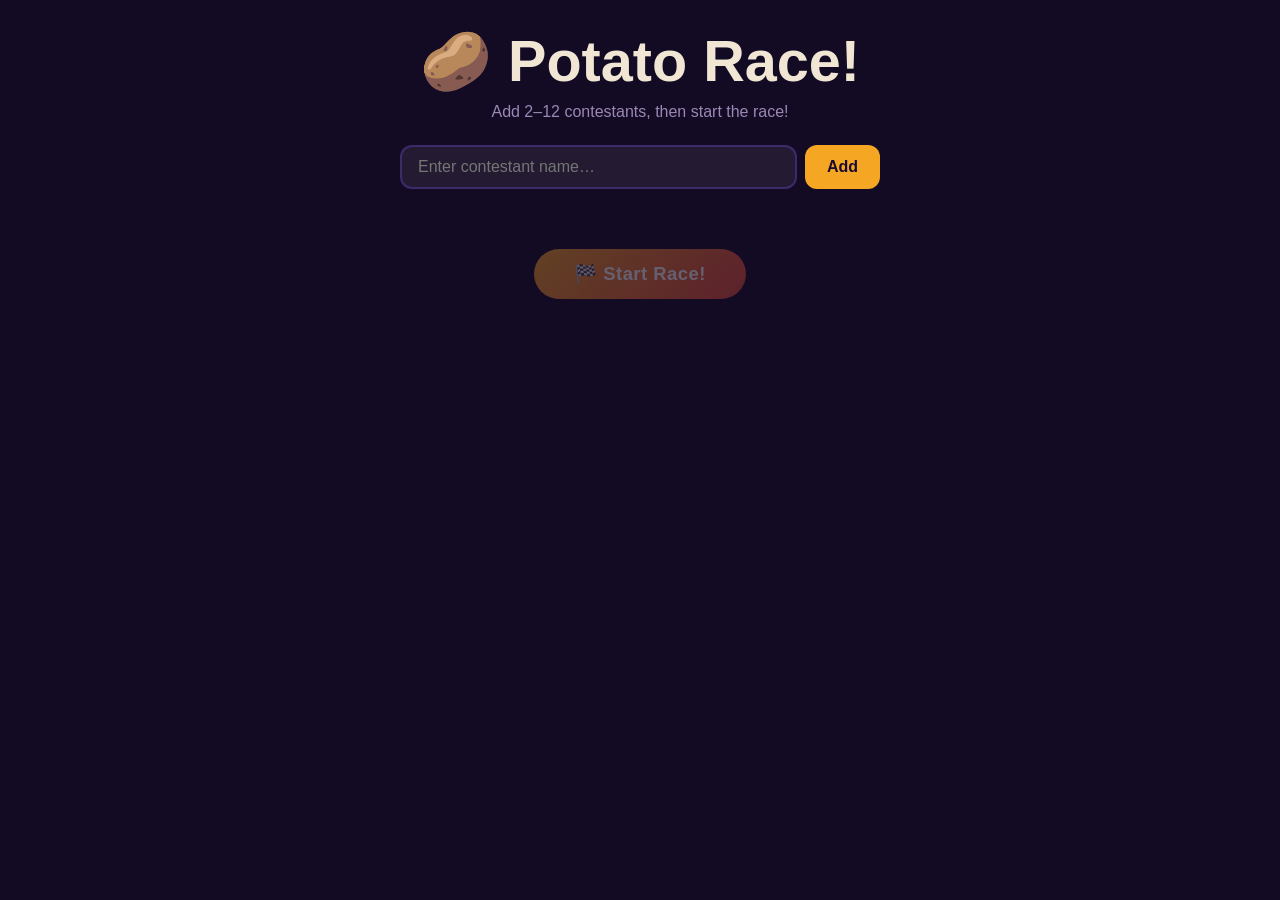
==== potato-race.html @ fa4ae6d1 "Combine into single potato-race.html, remove index.html, style.css, game.js Agent-Logs-Url: https://" ====
<!DOCTYPE html>
<html lang="en">
<head>
  <meta charset="UTF-8" />
  <meta name="viewport" content="width=device-width, initial-scale=1.0" />
  <title>🥔 Potato Race!</title>
  <style>
/* ─── Reset & custom properties ──────────────────────────────── */
*, *::before, *::after { box-sizing: border-box; margin: 0; padding: 0; }

:root {
  --bg:          #130a24;
  --bg2:         #1e0f38;
  --accent:      #f5a623;
  --accent-glow: rgba(245, 166, 35, 0.45);
  --text:        #f0e6d3;
  --muted:       #9a88b5;
  --track-bg:    #3b2a1f;
  --track-line:  rgba(255,255,255,.08);
  --radius:      12px;
  --shadow:      0 6px 28px rgba(0,0,0,.55);
}

html, body {
  height: 100%;
  font-family: 'Segoe UI', Tahoma, Geneva, Verdana, sans-serif;
  background: var(--bg);
  color: var(--text);
  overflow-x: hidden;
}

/* ─── Screens ─────────────────────────────────────────────────── */
.screen {
  display: none;
  flex-direction: column;
  align-items: center;
  min-height: 100dvh;
  padding: 28px 16px 40px;
}
.screen.active { display: flex; }

/* ─── Setup Screen ────────────────────────────────────────────── */
.logo {
  font-size: clamp(2rem, 6vw, 3.6rem);
  animation: glow 2.4s ease-in-out infinite alternate;
  margin-bottom: 8px;
}

@keyframes glow {
  from { text-shadow: 0 0 12px var(--accent), 0 0 24px var(--accent-glow); }
  to   { text-shadow: 0 0 22px var(--accent), 0 0 48px var(--accent-glow),
                      0 0 70px rgba(245,166,35,.15); }
}

.subtitle {
  color: var(--muted);
  margin-bottom: 24px;
  font-size: 1rem;
}

/* Add-form */
#add-form {
  display: flex;
  gap: 8px;
  width: 100%;
  max-width: 480px;
  margin-bottom: 4px;
}

#name-input {
  flex: 1;
  padding: 11px 16px;
  border-radius: var(--radius);
  border: 2px solid #3d2a6a;
  background: rgba(255,255,255,.07);
  color: var(--text);
  font-size: 1rem;
  outline: none;
  transition: border-color .2s;
}
#name-input:focus   { border-color: var(--accent); }
#name-input.shake   { animation: shake .4s ease; }
#name-input:disabled { opacity: .45; }

@keyframes shake {
  0%,100% { transform: translateX(0); }
  20%     { transform: translateX(-8px); }
  40%     { transform: translateX(8px); }
  60%     { transform: translateX(-5px); }
  80%     { transform: translateX(5px); }
}

#add-btn {
  padding: 11px 22px;
  border-radius: var(--radius);
  border: none;
  background: var(--accent);
  color: #1a0a2e;
  font-size: 1rem;
  font-weight: 700;
  cursor: pointer;
  transition: background .2s, transform .1s;
}
#add-btn:hover:not(:disabled)   { background: #f7bc50; }
#add-btn:active:not(:disabled)  { transform: scale(.95); }
#add-btn:disabled               { opacity: .38; cursor: default; }

.error-msg {
  color: #ff6b6b;
  font-size: .85rem;
  min-height: 1.3em;
  margin-bottom: 10px;
  width: 100%;
  max-width: 480px;
}

/* Contestant list */
#contestant-list {
  width: 100%;
  max-width: 480px;
  display: flex;
  flex-direction: column;
  gap: 8px;
  margin-bottom: 28px;
  max-height: 56vh;
  overflow-y: auto;
}

.contestant-entry {
  display: flex;
  align-items: center;
  gap: 12px;
  background: rgba(255,255,255,.05);
  border: 2px solid var(--c-color, #666);
  border-radius: var(--radius);
  padding: 7px 12px;
  animation: slideIn .22s ease;
}

@keyframes slideIn {
  from { opacity: 0; transform: translateY(-8px); }
  to   { opacity: 1; transform: translateY(0);    }
}

/* Mini potato in list */
.entry-potato {
  position: relative;
  width: 42px;
  height: 38px;
  flex-shrink: 0;
}
.entry-avatar {
  position: absolute;
  top: 0;
  left: 50%;
  transform: translateX(-50%);
  font-size: 14px;
  line-height: 1;
  z-index: 1;
}
.entry-potato-body {
  position: absolute;
  bottom: 2px;
  left: 50%;
  transform: translateX(-50%);
  width: 36px;
  height: 25px;
  background: var(--c-color, #c8a96e);
  border-radius: 50% 56% 50% 56% / 56% 50% 56% 50%;
  box-shadow: 0 2px 6px rgba(0,0,0,.35);
}
.entry-potato-body::before,
.entry-potato-body::after {
  content: '';
  position: absolute;
  background: rgba(0,0,0,.22);
  border-radius: 50%;
}
.entry-potato-body::before { width: 6px; height: 6px; top: 6px; left: 7px; }
.entry-potato-body::after  { width: 4px; height: 4px; bottom: 5px; right: 8px; }

.entry-name {
  flex: 1;
  font-size: .95rem;
  font-weight: 700;
  color: var(--c-color, var(--text));
  white-space: nowrap;
  overflow: hidden;
  text-overflow: ellipsis;
}

.entry-remove {
  background: none;
  border: 1px solid rgba(255,255,255,.18);
  color: #ff6b6b;
  border-radius: 50%;
  width: 28px;
  height: 28px;
  font-size: .78rem;
  cursor: pointer;
  display: flex;
  align-items: center;
  justify-content: center;
  flex-shrink: 0;
  transition: background .15s;
}
.entry-remove:hover { background: rgba(255,107,107,.2); }

/* Primary button */
.primary-btn {
  padding: 14px 40px;
  border-radius: 50px;
  border: none;
  background: linear-gradient(135deg, #f5a623 0%, #e74c3c 100%);
  color: #fff;
  font-size: 1.15rem;
  font-weight: 700;
  cursor: pointer;
  box-shadow: 0 4px 18px rgba(231,76,60,.38);
  letter-spacing: .5px;
  transition: transform .15s, box-shadow .15s;
}
.primary-btn:hover:not(:disabled) {
  transform: translateY(-3px);
  box-shadow: 0 8px 24px rgba(231,76,60,.5);
}
.primary-btn:active:not(:disabled) { transform: translateY(0); }
.primary-btn:disabled { opacity: .35; cursor: default; box-shadow: none; }

/* ─── Race Screen ─────────────────────────────────────────────── */
.race-title {
  font-size: clamp(1.3rem, 4vw, 2rem);
  margin-bottom: 14px;
  text-shadow: 0 0 10px var(--accent);
}

#race-wrapper {
  width: 100%;
  max-width: 960px;
  display: flex;
  align-items: stretch;
  gap: 6px;
  flex: 1;
}

/* Side posts */
#start-post, #finish-post {
  writing-mode: vertical-rl;
  text-orientation: mixed;
  padding: 6px 5px;
  background: rgba(255,255,255,.07);
  border-radius: 6px;
  font-size: .68rem;
  font-weight: 700;
  letter-spacing: 2px;
  color: #bbb;
  display: flex;
  align-items: center;
  justify-content: center;
  flex-shrink: 0;
}
#finish-post { color: var(--accent); }

/* Lanes container */
#lanes-container {
  flex: 1;
  display: flex;
  flex-direction: column;
  background: var(--track-bg);
  border-radius: var(--radius);
  overflow: hidden;
  border: 2px solid #5d3f2a;
  box-shadow: var(--shadow), inset 0 0 40px rgba(0,0,0,.3);
}

/* Individual lane */
.lane {
  flex: 1;
  display: flex;
  align-items: center;
  min-height: 48px;
  border-bottom: 1px dashed var(--track-line);
  position: relative;
}
.lane:last-child { border-bottom: none; }

/* Alternating lane tint for readability */
.lane:nth-child(even) { background: rgba(255,255,255,.028); }

.lane-label {
  width: 88px;
  padding: 0 8px 0 10px;
  font-size: .7rem;
  font-weight: 700;
  white-space: nowrap;
  overflow: hidden;
  text-overflow: ellipsis;
  text-align: right;
  flex-shrink: 0;
  border-right: 2px solid rgba(255,255,255,.09);
}

.lane-track {
  flex: 1;
  position: relative;
  height: 100%;
  overflow: hidden;
}

/* ── Racer ── */
.racer {
  position: absolute;
  top: 0;
  bottom: 0;
  left: 0;
  margin: auto 0;
  width: 50px;
  height: 52px;
  display: flex;
  flex-direction: column;
  align-items: center;
  justify-content: flex-end;
}

.racer-avatar {
  font-size: .95rem;
  line-height: 1;
  margin-bottom: -1px;
  z-index: 1;
  pointer-events: none;
}

.racer-potato {
  width: 46px;
  height: 31px;
  border-radius: 50% 56% 50% 56% / 56% 50% 56% 50%;
  box-shadow: 0 3px 7px rgba(0,0,0,.45);
  position: relative;
}
.racer-potato::before,
.racer-potato::after {
  content: '';
  position: absolute;
  background: rgba(0,0,0,.22);
  border-radius: 50%;
}
.racer-potato::before { width: 7px; height: 7px; top: 7px;    left: 9px;  }
.racer-potato::after  { width: 5px; height: 5px; bottom: 6px; right: 10px; }

/* Speed-burst visual */
.racer.burst .racer-potato {
  filter: brightness(1.25);
}
.racer.burst::after {
  content: '💨';
  position: absolute;
  right: 100%;
  top: 50%;
  transform: translateY(-50%);
  font-size: .85rem;
  pointer-events: none;
  animation: poof .4s ease forwards;
}

@keyframes poof {
  from { opacity: 1; transform: translateY(-50%) translateX(0); }
  to   { opacity: 0; transform: translateY(-50%) translateX(-16px); }
}

/* Stumble visual */
.racer.stumble .racer-potato {
  filter: brightness(.8) saturate(.6);
}

/* Finished state */
.racer.finished .racer-potato {
  animation: celebrate .5s ease infinite alternate;
}
@keyframes celebrate {
  from { transform: scale(1) rotate(-6deg); }
  to   { transform: scale(1.12) rotate(6deg); }
}

/* ── Countdown overlay ── */
#countdown-overlay {
  position: fixed;
  inset: 0;
  background: rgba(0,0,0,.76);
  display: flex;
  align-items: center;
  justify-content: center;
  z-index: 200;
}
#countdown-overlay.hidden { display: none; }

#countdown-num {
  font-size: clamp(5rem, 22vw, 11rem);
  font-weight: 900;
  color: #fff;
  text-shadow: 0 0 30px var(--accent), 0 0 60px var(--accent-glow);
  line-height: 1;
}
#countdown-num.pop {
  animation: popIn .75s cubic-bezier(.36,1.56,.64,1) forwards;
}
#countdown-num.go {
  animation: popIn .5s cubic-bezier(.36,1.56,.64,1) forwards,
             rainbow .5s linear infinite;
}

@keyframes popIn {
  0%   { transform: scale(.2);    opacity: 0; }
  65%  { transform: scale(1.18);  opacity: 1; }
  100% { transform: scale(1);     opacity: 1; }
}
@keyframes rainbow {
  0%   { color: #ff6b6b; }
  16%  { color: #ffa94d; }
  33%  { color: #ffd43b; }
  50%  { color: #69db7c; }
  66%  { color: #4dabf7; }
  83%  { color: #da77f2; }
  100% { color: #ff6b6b; }
}

/* ─── Results Screen ──────────────────────────────────────────── */
#results-screen {
  justify-content: center;
  position: relative;
  overflow: hidden;
}

#confetti-container {
  position: fixed;
  inset: 0;
  pointer-events: none;
  z-index: 0;
  overflow: hidden;
}

.confetti-piece {
  position: absolute;
  top: -24px;
  animation: confettiFall var(--dur, 3s) var(--delay, 0s) ease-in forwards;
}

@keyframes confettiFall {
  0%   { top: -24px;  opacity: 1; transform: rotate(0deg)   translateX(0); }
  40%  {              opacity: 1; }
  100% { top: 108vh;  opacity: 0; transform: rotate(720deg) translateX(var(--drift, 0px)); }
}

#winner-panel {
  position: relative;
  z-index: 1;
  display: flex;
  flex-direction: column;
  align-items: center;
  gap: 14px;
  background: rgba(255,255,255,.06);
  border: 2px solid rgba(245,166,35,.35);
  border-radius: 24px;
  padding: 44px 56px;
  box-shadow: var(--shadow), 0 0 70px rgba(245,166,35,.18);
  margin-bottom: 36px;
  animation: slideUp .55s cubic-bezier(.25,1,.5,1);
}

@keyframes slideUp {
  from { opacity: 0; transform: translateY(50px); }
  to   { opacity: 1; transform: translateY(0);    }
}

.trophy {
  font-size: 5.5rem;
  line-height: 1;
  animation: trophyBounce .9s ease infinite alternate;
  filter: drop-shadow(0 0 22px rgba(245,166,35,.75));
}
@keyframes trophyBounce {
  from { transform: translateY(0)    rotate(-3deg); }
  to   { transform: translateY(-14px) rotate(3deg);  }
}

.winner-label {
  font-size: 1.7rem;
  color: var(--accent);
  text-transform: uppercase;
  letter-spacing: 4px;
}

/* Winner potato (large) */
#winner-potato {
  position: relative;
  width: 72px;
  height: 66px;
  display: flex;
  flex-direction: column;
  align-items: center;
  justify-content: flex-end;
}
.result-avatar {
  font-size: 2rem;
  line-height: 1;
  margin-bottom: -2px;
  z-index: 1;
}
.result-potato-body {
  width: 64px;
  height: 43px;
  border-radius: 50% 56% 50% 56% / 56% 50% 56% 50%;
  box-shadow: 0 5px 14px rgba(0,0,0,.45);
  position: relative;
}
.result-potato-body::before,
.result-potato-body::after {
  content: '';
  position: absolute;
  background: rgba(0,0,0,.22);
  border-radius: 50%;
}
.result-potato-body::before { width: 9px;  height: 9px;  top: 9px;    left: 11px; }
.result-potato-body::after  { width: 7px;  height: 7px;  bottom: 8px; right: 12px; }

#winner-name {
  font-size: 2.2rem;
  font-weight: 900;
  letter-spacing: 1px;
}

/* ─── Scrollbar ───────────────────────────────────────────────── */
::-webkit-scrollbar { width: 5px; }
::-webkit-scrollbar-track { background: transparent; }
::-webkit-scrollbar-thumb { background: rgba(255,255,255,.18); border-radius: 3px; }
  </style>
</head>
<body>

  <!-- ══════════════════════════════════════════ Setup Screen ══ -->
  <div id="setup-screen" class="screen active">
    <h1 class="logo">🥔 Potato Race!</h1>
    <p class="subtitle">Add 2–12 contestants, then start the race!</p>

    <div id="add-form">
      <input id="name-input" type="text" maxlength="20"
             placeholder="Enter contestant name…" autocomplete="off" />
      <button id="add-btn">Add</button>
    </div>
    <p id="add-error" class="error-msg">&nbsp;</p>

    <div id="contestant-list"></div>

    <button id="start-btn" class="primary-btn" disabled>🏁 Start Race!</button>
  </div>

  <!-- ══════════════════════════════════════════ Race Screen ═══ -->
  <div id="race-screen" class="screen">

    <div id="countdown-overlay" class="hidden">
      <div id="countdown-num">3</div>
    </div>

    <h2 class="race-title">🥔 Potato Race!</h2>

    <div id="race-wrapper">
      <div id="start-post">START</div>
      <div id="lanes-container"></div>
      <div id="finish-post">FINISH&nbsp;🏁</div>
    </div>
  </div>

  <!-- ════════════════════════════════════════ Results Screen ══ -->
  <div id="results-screen" class="screen">
    <div id="confetti-container" aria-hidden="true"></div>

    <div id="winner-panel">
      <div class="trophy" aria-label="trophy">🏆</div>
      <h2 class="winner-label">Winner!</h2>
      <div id="winner-potato" aria-hidden="true"></div>
      <div id="winner-name"></div>
    </div>

    <button id="reset-btn" class="primary-btn">🔄 Race Again!</button>
  </div>

  <script>
'use strict';

/* ─── Constants ──────────────────────────────────────────────── */

const AVATARS = [
  '🧑‍🌾', '👩‍🍳', '🧙', '🧛', '🤠', '🥷',
  '🧜', '🧚', '👾', '🤖', '🎅', '🦸',
];

const COLORS = [
  '#e74c3c', '#e67e22', '#f1c40f', '#2ecc71',
  '#1abc9c', '#3498db', '#9b59b6', '#e91e63',
  '#ff5722', '#00bcd4', '#8bc34a', '#ff9800',
];

/* ─── State ──────────────────────────────────────────────────── */

/** @type {Array<Contestant>} */
let contestants = [];

/** @type {'setup'|'countdown'|'racing'|'finished'} */
let gameState = 'setup';

let animationId = null;
let lastTimestamp = 0;

/** @type {Contestant|null} */
let winner = null;

/**
 * @typedef {Object} Contestant
 * @property {number}  id
 * @property {string}  name
 * @property {string}  avatar
 * @property {string}  color
 * @property {number}  position        – 0–100 (%)
 * @property {number}  speed           – % per second
 * @property {number}  speedTimer      – ms since last speed change
 * @property {number}  nextSpeedChange – ms until next speed change
 * @property {boolean} finished
 * @property {HTMLElement|null} el         – .racer element
 * @property {HTMLElement|null} trackEl    – .lane-track element
 */

/* ─── DOM refs ───────────────────────────────────────────────── */

const setupScreen   = document.getElementById('setup-screen');
const raceScreen    = document.getElementById('race-screen');
const resultsScreen = document.getElementById('results-screen');

const nameInput  = document.getElementById('name-input');
const addBtn     = document.getElementById('add-btn');
const startBtn   = document.getElementById('start-btn');
const errorMsg   = document.getElementById('add-error');
const listEl     = document.getElementById('contestant-list');
const lanesEl    = document.getElementById('lanes-container');

const countdownOverlay = document.getElementById('countdown-overlay');
const countdownNum     = document.getElementById('countdown-num');

const winnerPotatoEl = document.getElementById('winner-potato');
const winnerNameEl   = document.getElementById('winner-name');
const resetBtn       = document.getElementById('reset-btn');
const confettiEl     = document.getElementById('confetti-container');

/* ─── Screen switching ───────────────────────────────────────── */

function showScreen(id) {
  [setupScreen, raceScreen, resultsScreen].forEach(s => s.classList.remove('active'));
  document.getElementById(`${id}-screen`).classList.add('active');
}

/* ─── Setup helpers ──────────────────────────────────────────── */

function setError(msg) {
  errorMsg.textContent = msg || '\u00a0';
}

function addContestant() {
  const name = nameInput.value.trim();

  if (!name) {
    nameInput.focus();
    return;
  }

  if (contestants.length >= 12) {
    setError('Maximum 12 contestants reached.');
    return;
  }

  if (contestants.some(c => c.name.toLowerCase() === name.toLowerCase())) {
    setError('That name is already taken — try another!');
    nameInput.classList.add('shake');
    nameInput.addEventListener('animationend', () => nameInput.classList.remove('shake'), { once: true });
    return;
  }

  setError('');

  const idx = contestants.length;
  contestants.push({
    id: idx,
    name,
    avatar: AVATARS[idx % AVATARS.length],
    color:  COLORS[idx % COLORS.length],
    position: 0,
    speed: 0,
    speedTimer: 0,
    nextSpeedChange: 0,
    finished: false,
    el: null,
    trackEl: null,
  });

  nameInput.value = '';
  nameInput.focus();
  renderList();
  startBtn.disabled = contestants.length < 2;

  if (contestants.length >= 12) {
    addBtn.disabled    = true;
    nameInput.disabled = true;
    nameInput.placeholder = 'Max 12 contestants reached';
  }
}

function removeContestant(idx) {
  contestants.splice(idx, 1);

  // Re-index colours/avatars so they stay consistent
  contestants.forEach((c, i) => {
    c.id     = i;
    c.color  = COLORS[i % COLORS.length];
    c.avatar = AVATARS[i % AVATARS.length];
  });

  addBtn.disabled    = false;
  nameInput.disabled = false;
  nameInput.placeholder = 'Enter contestant name…';
  setError('');
  renderList();
  startBtn.disabled = contestants.length < 2;
}

function renderList() {
  listEl.innerHTML = '';
  contestants.forEach((c, i) => {
    const div = document.createElement('div');
    div.className = 'contestant-entry';
    div.style.setProperty('--c-color', c.color);

    div.innerHTML = `
      <div class="entry-potato">
        <span class="entry-avatar">${c.avatar}</span>
        <div class="entry-potato-body"></div>
      </div>
      <span class="entry-name">${escHtml(c.name)}</span>
      <button class="entry-remove" aria-label="Remove ${escHtml(c.name)}">✕</button>
    `;

    div.querySelector('.entry-remove').addEventListener('click', () => removeContestant(i));
    listEl.appendChild(div);
  });
}

/* ─── Race setup ─────────────────────────────────────────────── */

function startRace() {
  winner    = null;
  gameState = 'countdown';
  showScreen('race');
  buildTrack();
  runCountdown();
}

function buildTrack() {
  lanesEl.innerHTML = '';

  contestants.forEach((c, i) => {
    c.position        = 0;
    c.speed           = randomBetween(8, 14);
    c.speedTimer      = 0;
    c.nextSpeedChange = randomBetween(400, 1100);
    c.finished        = false;

    const lane = document.createElement('div');
    lane.className = 'lane';

    const label = document.createElement('div');
    label.className  = 'lane-label';
    label.style.color = c.color;
    label.textContent = c.name;

    const track = document.createElement('div');
    track.className = 'lane-track';

    const racer = document.createElement('div');
    racer.className = 'racer';
    racer.id        = `racer-${i}`;
    racer.innerHTML = `
      <span class="racer-avatar">${c.avatar}</span>
      <div class="racer-potato" style="background:${c.color}"></div>
    `;

    track.appendChild(racer);
    lane.appendChild(label);
    lane.appendChild(track);
    lanesEl.appendChild(lane);

    c.el      = racer;
    c.trackEl = track;
  });
}

/* ─── Countdown ──────────────────────────────────────────────── */

function runCountdown() {
  countdownOverlay.classList.remove('hidden');
  let count = 3;

  function tick() {
    if (count > 0) {
      countdownNum.textContent = count;
      reflow(countdownNum);
      countdownNum.className = 'pop';
      count--;
      setTimeout(tick, 1000);
    } else {
      countdownNum.textContent = 'GO! 🚀';
      reflow(countdownNum);
      countdownNum.className = 'go';
      setTimeout(() => {
        countdownOverlay.classList.add('hidden');
        countdownNum.className = '';
        beginRacing();
      }, 900);
    }
  }

  tick();
}

/** Force a style recalculation to restart CSS animations */
function reflow(el) {
  // eslint-disable-next-line no-unused-expressions
  el.offsetWidth;
}

/* ─── Race loop ──────────────────────────────────────────────── */

function beginRacing() {
  gameState     = 'racing';
  lastTimestamp = 0;
  animationId   = requestAnimationFrame(raceLoop);
}

function raceLoop(timestamp) {
  if (gameState !== 'racing') return;

  if (!lastTimestamp) lastTimestamp = timestamp;

  // Cap delta to 50 ms so a hidden/paused tab doesn't cause huge jumps
  const dt = Math.min((timestamp - lastTimestamp) / 1000, 0.05);
  lastTimestamp = timestamp;

  let newWinner = null;

  contestants.forEach(c => {
    if (c.finished) return;

    // Periodically pick a new random speed
    c.speedTimer += dt * 1000;
    if (c.speedTimer >= c.nextSpeedChange) {
      c.speedTimer      = 0;
      c.nextSpeedChange = randomBetween(200, 900);
      applyNewSpeed(c, timestamp);
    }

    c.position += c.speed * dt;

    if (c.position >= 100) {
      c.position = 100;
      c.finished = true;
      if (!newWinner && !winner) newWinner = c;
    }

    positionRacer(c, timestamp);
  });

  if (newWinner) {
    winner    = newWinner;
    gameState = 'finished';
    if (animationId) cancelAnimationFrame(animationId);
    winner.el.classList.add('finished');
    setTimeout(showResults, 1000);
    return;
  }

  animationId = requestAnimationFrame(raceLoop);
}

/**
 * Choose a new speed for a contestant.
 * Bursts happen ~20 % of the time, stumbles ~15 % of the time.
 */
function applyNewSpeed(c, timestamp) {
  const r = Math.random();
  let burst    = false;
  let stumble  = false;

  if (r < 0.20) {
    c.speed = randomBetween(28, 45); // burst
    burst   = true;
  } else if (r < 0.35) {
    c.speed  = randomBetween(1, 4);  // stumble
    stumble  = true;
  } else {
    c.speed = randomBetween(8, 18);  // normal
  }

  if (c.el) {
    c.el.classList.toggle('burst',   burst);
    c.el.classList.toggle('stumble', stumble);
  }
}

/** Move the racer element to its current position with a subtle bounce. */
function positionRacer(c, timestamp) {
  if (!c.el || !c.trackEl) return;

  const trackW  = c.trackEl.clientWidth;
  const racerW  = 50; // px, matches CSS
  const maxPx   = Math.max(0, trackW - racerW - 6);
  const offsetX = (c.position / 100) * maxPx;

  // Different phase per contestant so they don't all bounce together
  const bounce = Math.sin(timestamp / 110 + c.id * 0.9) * 3;

  c.el.style.transform = `translateX(${offsetX}px) translateY(${bounce}px)`;
}

/* ─── Results ────────────────────────────────────────────────── */

function showResults() {
  showScreen('results');

  winnerNameEl.textContent  = winner.name;
  winnerNameEl.style.color  = winner.color;

  winnerPotatoEl.innerHTML = `
    <span class="result-avatar">${winner.avatar}</span>
    <div class="result-potato-body" style="background:${winner.color}"></div>
  `;

  spawnConfetti();
}

function spawnConfetti() {
  confettiEl.innerHTML = '';
  const count = 90;
  for (let i = 0; i < count; i++) {
    const piece = document.createElement('div');
    piece.className = 'confetti-piece';

    const size  = 7 + Math.random() * 9;
    const drift = (Math.random() - 0.5) * 220;
    const isCircle = Math.random() > 0.5;

    Object.assign(piece.style, {
      left:            `${Math.random() * 100}%`,
      width:           `${size}px`,
      height:          `${size}px`,
      background:      COLORS[Math.floor(Math.random() * COLORS.length)],
      borderRadius:    isCircle ? '50%' : '2px',
      '--dur':         `${2 + Math.random() * 2}s`,
      '--delay':       `${Math.random() * 2.2}s`,
      '--drift':       `${drift}px`,
    });

    confettiEl.appendChild(piece);
  }
}

/* ─── Reset ──────────────────────────────────────────────────── */

function resetGame() {
  if (animationId) {
    cancelAnimationFrame(animationId);
    animationId = null;
  }

  contestants        = [];
  winner             = null;
  gameState          = 'setup';
  listEl.innerHTML   = '';
  nameInput.value    = '';
  nameInput.disabled = false;
  nameInput.placeholder = 'Enter contestant name…';
  addBtn.disabled    = false;
  startBtn.disabled  = true;
  setError('');

  showScreen('setup');
  nameInput.focus();
}

/* ─── Utilities ──────────────────────────────────────────────── */

function randomBetween(min, max) {
  return Math.random() * (max - min) + min;
}

/** Minimal HTML-entity escaping to avoid XSS in innerHTML. */
function escHtml(str) {
  return str
    .replace(/&/g, '&amp;')
    .replace(/</g, '&lt;')
    .replace(/>/g, '&gt;')
    .replace(/"/g, '&quot;')
    .replace(/'/g, '&#39;');
}

/* ─── Event listeners ────────────────────────────────────────── */

addBtn.addEventListener('click', addContestant);
nameInput.addEventListener('keydown', e => { if (e.key === 'Enter') addContestant(); });
startBtn.addEventListener('click', startRace);
resetBtn.addEventListener('click', resetGame);
  </script>
</body>
</html>
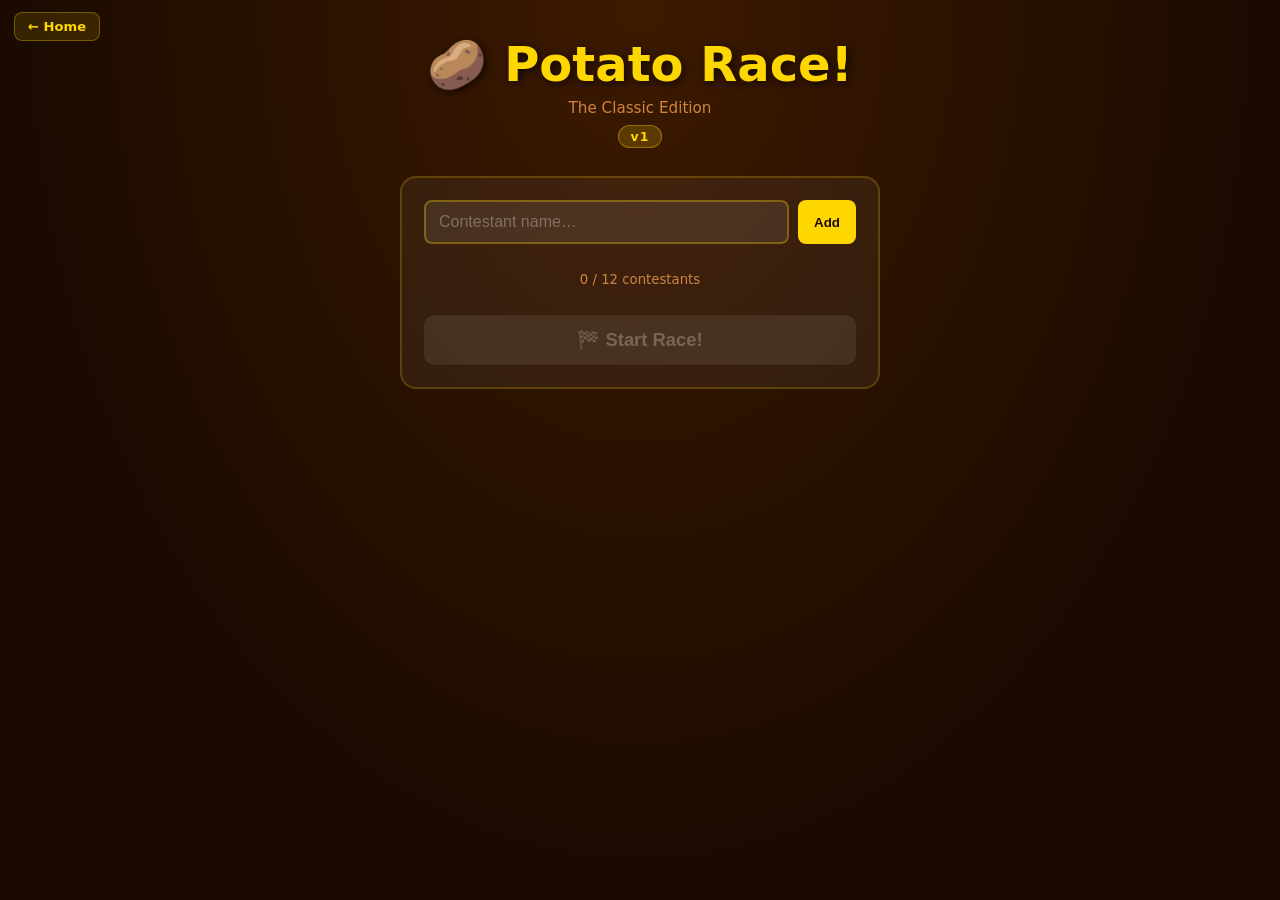
==== commit e372ab04: "Add homepage and v1 game; rename game to potato-race2.html Agent-Logs-Url: https://github.com/dcnb/t" ====
--- a/potato-race.html
+++ b/potato-race.html
@@ -3,1016 +3,500 @@
 <head>
   <meta charset="UTF-8" />
   <meta name="viewport" content="width=device-width, initial-scale=1.0" />
-  <title>🥔 Potato Race!</title>
+  <title>🥔 Potato Race — Classic</title>
   <style>
-/* ─── Reset & custom properties ──────────────────────────────── */
-*, *::before, *::after { box-sizing: border-box; margin: 0; padding: 0; }
-
-:root {
-  --bg:          #130a24;
-  --bg2:         #1e0f38;
-  --accent:      #f5a623;
-  --accent-glow: rgba(245, 166, 35, 0.45);
-  --text:        #f0e6d3;
-  --muted:       #9a88b5;
-  --track-bg:    #3b2a1f;
-  --track-line:  rgba(255,255,255,.08);
-  --radius:      12px;
-  --shadow:      0 6px 28px rgba(0,0,0,.55);
-}
-
-html, body {
-  height: 100%;
-  font-family: 'Segoe UI', Tahoma, Geneva, Verdana, sans-serif;
-  background: var(--bg);
-  color: var(--text);
-  overflow-x: hidden;
-}
-
-/* ─── Screens ─────────────────────────────────────────────────── */
-.screen {
-  display: none;
-  flex-direction: column;
-  align-items: center;
-  min-height: 100dvh;
-  padding: 28px 16px 40px;
-}
-.screen.active { display: flex; }
-
-/* ─── Setup Screen ────────────────────────────────────────────── */
-.logo {
-  font-size: clamp(2rem, 6vw, 3.6rem);
-  animation: glow 2.4s ease-in-out infinite alternate;
-  margin-bottom: 8px;
-}
-
-@keyframes glow {
-  from { text-shadow: 0 0 12px var(--accent), 0 0 24px var(--accent-glow); }
-  to   { text-shadow: 0 0 22px var(--accent), 0 0 48px var(--accent-glow),
-                      0 0 70px rgba(245,166,35,.15); }
-}
-
-.subtitle {
-  color: var(--muted);
-  margin-bottom: 24px;
-  font-size: 1rem;
-}
-
-/* Add-form */
-#add-form {
-  display: flex;
-  gap: 8px;
-  width: 100%;
-  max-width: 480px;
-  margin-bottom: 4px;
-}
-
-#name-input {
-  flex: 1;
-  padding: 11px 16px;
-  border-radius: var(--radius);
-  border: 2px solid #3d2a6a;
-  background: rgba(255,255,255,.07);
-  color: var(--text);
-  font-size: 1rem;
-  outline: none;
-  transition: border-color .2s;
-}
-#name-input:focus   { border-color: var(--accent); }
-#name-input.shake   { animation: shake .4s ease; }
-#name-input:disabled { opacity: .45; }
-
-@keyframes shake {
-  0%,100% { transform: translateX(0); }
-  20%     { transform: translateX(-8px); }
-  40%     { transform: translateX(8px); }
-  60%     { transform: translateX(-5px); }
-  80%     { transform: translateX(5px); }
-}
-
-#add-btn {
-  padding: 11px 22px;
-  border-radius: var(--radius);
-  border: none;
-  background: var(--accent);
-  color: #1a0a2e;
-  font-size: 1rem;
-  font-weight: 700;
-  cursor: pointer;
-  transition: background .2s, transform .1s;
-}
-#add-btn:hover:not(:disabled)   { background: #f7bc50; }
-#add-btn:active:not(:disabled)  { transform: scale(.95); }
-#add-btn:disabled               { opacity: .38; cursor: default; }
-
-.error-msg {
-  color: #ff6b6b;
-  font-size: .85rem;
-  min-height: 1.3em;
-  margin-bottom: 10px;
-  width: 100%;
-  max-width: 480px;
-}
-
-/* Contestant list */
-#contestant-list {
-  width: 100%;
-  max-width: 480px;
-  display: flex;
-  flex-direction: column;
-  gap: 8px;
-  margin-bottom: 28px;
-  max-height: 56vh;
-  overflow-y: auto;
-}
-
-.contestant-entry {
-  display: flex;
-  align-items: center;
-  gap: 12px;
-  background: rgba(255,255,255,.05);
-  border: 2px solid var(--c-color, #666);
-  border-radius: var(--radius);
-  padding: 7px 12px;
-  animation: slideIn .22s ease;
-}
-
-@keyframes slideIn {
-  from { opacity: 0; transform: translateY(-8px); }
-  to   { opacity: 1; transform: translateY(0);    }
-}
-
-/* Mini potato in list */
-.entry-potato {
-  position: relative;
-  width: 42px;
-  height: 38px;
-  flex-shrink: 0;
-}
-.entry-avatar {
-  position: absolute;
-  top: 0;
-  left: 50%;
-  transform: translateX(-50%);
-  font-size: 14px;
-  line-height: 1;
-  z-index: 1;
-}
-.entry-potato-body {
-  position: absolute;
-  bottom: 2px;
-  left: 50%;
-  transform: translateX(-50%);
-  width: 36px;
-  height: 25px;
-  background: var(--c-color, #c8a96e);
-  border-radius: 50% 56% 50% 56% / 56% 50% 56% 50%;
-  box-shadow: 0 2px 6px rgba(0,0,0,.35);
-}
-.entry-potato-body::before,
-.entry-potato-body::after {
-  content: '';
-  position: absolute;
-  background: rgba(0,0,0,.22);
-  border-radius: 50%;
-}
-.entry-potato-body::before { width: 6px; height: 6px; top: 6px; left: 7px; }
-.entry-potato-body::after  { width: 4px; height: 4px; bottom: 5px; right: 8px; }
-
-.entry-name {
-  flex: 1;
-  font-size: .95rem;
-  font-weight: 700;
-  color: var(--c-color, var(--text));
-  white-space: nowrap;
-  overflow: hidden;
-  text-overflow: ellipsis;
-}
-
-.entry-remove {
-  background: none;
-  border: 1px solid rgba(255,255,255,.18);
-  color: #ff6b6b;
-  border-radius: 50%;
-  width: 28px;
-  height: 28px;
-  font-size: .78rem;
-  cursor: pointer;
-  display: flex;
-  align-items: center;
-  justify-content: center;
-  flex-shrink: 0;
-  transition: background .15s;
-}
-.entry-remove:hover { background: rgba(255,107,107,.2); }
-
-/* Primary button */
-.primary-btn {
-  padding: 14px 40px;
-  border-radius: 50px;
-  border: none;
-  background: linear-gradient(135deg, #f5a623 0%, #e74c3c 100%);
-  color: #fff;
-  font-size: 1.15rem;
-  font-weight: 700;
-  cursor: pointer;
-  box-shadow: 0 4px 18px rgba(231,76,60,.38);
-  letter-spacing: .5px;
-  transition: transform .15s, box-shadow .15s;
-}
-.primary-btn:hover:not(:disabled) {
-  transform: translateY(-3px);
-  box-shadow: 0 8px 24px rgba(231,76,60,.5);
-}
-.primary-btn:active:not(:disabled) { transform: translateY(0); }
-.primary-btn:disabled { opacity: .35; cursor: default; box-shadow: none; }
-
-/* ─── Race Screen ─────────────────────────────────────────────── */
-.race-title {
-  font-size: clamp(1.3rem, 4vw, 2rem);
-  margin-bottom: 14px;
-  text-shadow: 0 0 10px var(--accent);
-}
-
-#race-wrapper {
-  width: 100%;
-  max-width: 960px;
-  display: flex;
-  align-items: stretch;
-  gap: 6px;
-  flex: 1;
-}
-
-/* Side posts */
-#start-post, #finish-post {
-  writing-mode: vertical-rl;
-  text-orientation: mixed;
-  padding: 6px 5px;
-  background: rgba(255,255,255,.07);
-  border-radius: 6px;
-  font-size: .68rem;
-  font-weight: 700;
-  letter-spacing: 2px;
-  color: #bbb;
-  display: flex;
-  align-items: center;
-  justify-content: center;
-  flex-shrink: 0;
-}
-#finish-post { color: var(--accent); }
-
-/* Lanes container */
-#lanes-container {
-  flex: 1;
-  display: flex;
-  flex-direction: column;
-  background: var(--track-bg);
-  border-radius: var(--radius);
-  overflow: hidden;
-  border: 2px solid #5d3f2a;
-  box-shadow: var(--shadow), inset 0 0 40px rgba(0,0,0,.3);
-}
-
-/* Individual lane */
-.lane {
-  flex: 1;
-  display: flex;
-  align-items: center;
-  min-height: 48px;
-  border-bottom: 1px dashed var(--track-line);
-  position: relative;
-}
-.lane:last-child { border-bottom: none; }
-
-/* Alternating lane tint for readability */
-.lane:nth-child(even) { background: rgba(255,255,255,.028); }
-
-.lane-label {
-  width: 88px;
-  padding: 0 8px 0 10px;
-  font-size: .7rem;
-  font-weight: 700;
-  white-space: nowrap;
-  overflow: hidden;
-  text-overflow: ellipsis;
-  text-align: right;
-  flex-shrink: 0;
-  border-right: 2px solid rgba(255,255,255,.09);
-}
-
-.lane-track {
-  flex: 1;
-  position: relative;
-  height: 100%;
-  overflow: hidden;
-}
-
-/* ── Racer ── */
-.racer {
-  position: absolute;
-  top: 0;
-  bottom: 0;
-  left: 0;
-  margin: auto 0;
-  width: 50px;
-  height: 52px;
-  display: flex;
-  flex-direction: column;
-  align-items: center;
-  justify-content: flex-end;
-}
-
-.racer-avatar {
-  font-size: .95rem;
-  line-height: 1;
-  margin-bottom: -1px;
-  z-index: 1;
-  pointer-events: none;
-}
-
-.racer-potato {
-  width: 46px;
-  height: 31px;
-  border-radius: 50% 56% 50% 56% / 56% 50% 56% 50%;
-  box-shadow: 0 3px 7px rgba(0,0,0,.45);
-  position: relative;
-}
-.racer-potato::before,
-.racer-potato::after {
-  content: '';
-  position: absolute;
-  background: rgba(0,0,0,.22);
-  border-radius: 50%;
-}
-.racer-potato::before { width: 7px; height: 7px; top: 7px;    left: 9px;  }
-.racer-potato::after  { width: 5px; height: 5px; bottom: 6px; right: 10px; }
-
-/* Speed-burst visual */
-.racer.burst .racer-potato {
-  filter: brightness(1.25);
-}
-.racer.burst::after {
-  content: '💨';
-  position: absolute;
-  right: 100%;
-  top: 50%;
-  transform: translateY(-50%);
-  font-size: .85rem;
-  pointer-events: none;
-  animation: poof .4s ease forwards;
-}
-
-@keyframes poof {
-  from { opacity: 1; transform: translateY(-50%) translateX(0); }
-  to   { opacity: 0; transform: translateY(-50%) translateX(-16px); }
-}
-
-/* Stumble visual */
-.racer.stumble .racer-potato {
-  filter: brightness(.8) saturate(.6);
-}
-
-/* Finished state */
-.racer.finished .racer-potato {
-  animation: celebrate .5s ease infinite alternate;
-}
-@keyframes celebrate {
-  from { transform: scale(1) rotate(-6deg); }
-  to   { transform: scale(1.12) rotate(6deg); }
-}
-
-/* ── Countdown overlay ── */
-#countdown-overlay {
-  position: fixed;
-  inset: 0;
-  background: rgba(0,0,0,.76);
-  display: flex;
-  align-items: center;
-  justify-content: center;
-  z-index: 200;
-}
-#countdown-overlay.hidden { display: none; }
-
-#countdown-num {
-  font-size: clamp(5rem, 22vw, 11rem);
-  font-weight: 900;
-  color: #fff;
-  text-shadow: 0 0 30px var(--accent), 0 0 60px var(--accent-glow);
-  line-height: 1;
-}
-#countdown-num.pop {
-  animation: popIn .75s cubic-bezier(.36,1.56,.64,1) forwards;
-}
-#countdown-num.go {
-  animation: popIn .5s cubic-bezier(.36,1.56,.64,1) forwards,
-             rainbow .5s linear infinite;
-}
-
-@keyframes popIn {
-  0%   { transform: scale(.2);    opacity: 0; }
-  65%  { transform: scale(1.18);  opacity: 1; }
-  100% { transform: scale(1);     opacity: 1; }
-}
-@keyframes rainbow {
-  0%   { color: #ff6b6b; }
-  16%  { color: #ffa94d; }
-  33%  { color: #ffd43b; }
-  50%  { color: #69db7c; }
-  66%  { color: #4dabf7; }
-  83%  { color: #da77f2; }
-  100% { color: #ff6b6b; }
-}
-
-/* ─── Results Screen ──────────────────────────────────────────── */
-#results-screen {
-  justify-content: center;
-  position: relative;
-  overflow: hidden;
-}
-
-#confetti-container {
-  position: fixed;
-  inset: 0;
-  pointer-events: none;
-  z-index: 0;
-  overflow: hidden;
-}
-
-.confetti-piece {
-  position: absolute;
-  top: -24px;
-  animation: confettiFall var(--dur, 3s) var(--delay, 0s) ease-in forwards;
-}
-
-@keyframes confettiFall {
-  0%   { top: -24px;  opacity: 1; transform: rotate(0deg)   translateX(0); }
-  40%  {              opacity: 1; }
-  100% { top: 108vh;  opacity: 0; transform: rotate(720deg) translateX(var(--drift, 0px)); }
-}
-
-#winner-panel {
-  position: relative;
-  z-index: 1;
-  display: flex;
-  flex-direction: column;
-  align-items: center;
-  gap: 14px;
-  background: rgba(255,255,255,.06);
-  border: 2px solid rgba(245,166,35,.35);
-  border-radius: 24px;
-  padding: 44px 56px;
-  box-shadow: var(--shadow), 0 0 70px rgba(245,166,35,.18);
-  margin-bottom: 36px;
-  animation: slideUp .55s cubic-bezier(.25,1,.5,1);
-}
-
-@keyframes slideUp {
-  from { opacity: 0; transform: translateY(50px); }
-  to   { opacity: 1; transform: translateY(0);    }
-}
-
-.trophy {
-  font-size: 5.5rem;
-  line-height: 1;
-  animation: trophyBounce .9s ease infinite alternate;
-  filter: drop-shadow(0 0 22px rgba(245,166,35,.75));
-}
-@keyframes trophyBounce {
-  from { transform: translateY(0)    rotate(-3deg); }
-  to   { transform: translateY(-14px) rotate(3deg);  }
-}
-
-.winner-label {
-  font-size: 1.7rem;
-  color: var(--accent);
-  text-transform: uppercase;
-  letter-spacing: 4px;
-}
-
-/* Winner potato (large) */
-#winner-potato {
-  position: relative;
-  width: 72px;
-  height: 66px;
-  display: flex;
-  flex-direction: column;
-  align-items: center;
-  justify-content: flex-end;
-}
-.result-avatar {
-  font-size: 2rem;
-  line-height: 1;
-  margin-bottom: -2px;
-  z-index: 1;
-}
-.result-potato-body {
-  width: 64px;
-  height: 43px;
-  border-radius: 50% 56% 50% 56% / 56% 50% 56% 50%;
-  box-shadow: 0 5px 14px rgba(0,0,0,.45);
-  position: relative;
-}
-.result-potato-body::before,
-.result-potato-body::after {
-  content: '';
-  position: absolute;
-  background: rgba(0,0,0,.22);
-  border-radius: 50%;
-}
-.result-potato-body::before { width: 9px;  height: 9px;  top: 9px;    left: 11px; }
-.result-potato-body::after  { width: 7px;  height: 7px;  bottom: 8px; right: 12px; }
-
-#winner-name {
-  font-size: 2.2rem;
-  font-weight: 900;
-  letter-spacing: 1px;
-}
-
-/* ─── Scrollbar ───────────────────────────────────────────────── */
-::-webkit-scrollbar { width: 5px; }
-::-webkit-scrollbar-track { background: transparent; }
-::-webkit-scrollbar-thumb { background: rgba(255,255,255,.18); border-radius: 3px; }
+    * { margin: 0; padding: 0; box-sizing: border-box; }
+
+    body {
+      font-family: 'Segoe UI', system-ui, sans-serif;
+      background: #1a0a00;
+      color: #fff;
+      min-height: 100vh;
+    }
+
+    /* ── screens ── */
+    .screen { display: none; }
+    .screen.active { display: block; }
+
+    /* ── setup ── */
+    #setup-screen.active {
+      display: flex;
+      flex-direction: column;
+      align-items: center;
+      min-height: 100vh;
+      background: radial-gradient(ellipse at top, #3d1a00 0%, #1a0a00 70%);
+      padding: 36px 16px 60px;
+    }
+
+    .title {
+      font-size: clamp(2rem, 6vw, 3rem);
+      font-weight: 900;
+      color: #FFD700;
+      text-shadow: 2px 2px 8px rgba(0,0,0,.7);
+      text-align: center;
+    }
+    .subtitle {
+      margin-top: 6px;
+      color: #CD853F;
+      font-size: .95rem;
+      text-align: center;
+    }
+    .badge {
+      display: inline-block;
+      margin-top: 8px;
+      background: rgba(255,215,0,.18);
+      border: 1px solid rgba(255,215,0,.35);
+      color: #FFD700;
+      padding: 3px 12px;
+      border-radius: 99px;
+      font-size: .78rem;
+      font-weight: 700;
+      letter-spacing: 1px;
+    }
+
+    .setup-box {
+      margin-top: 28px;
+      background: rgba(255,255,255,.05);
+      border: 2px solid rgba(255,215,0,.2);
+      border-radius: 16px;
+      padding: 22px;
+      width: 100%;
+      max-width: 480px;
+    }
+    .add-row { display: flex; gap: 9px; }
+    .cin {
+      flex: 1;
+      padding: 11px 13px;
+      border-radius: 8px;
+      border: 2px solid rgba(255,215,0,.3);
+      background: rgba(255,255,255,.08);
+      color: #fff;
+      font-size: 1rem;
+      outline: none;
+    }
+    .cin::placeholder { color: rgba(255,255,255,.3); }
+    .cin:focus { border-color: #FFD700; }
+    .btn-add {
+      padding: 11px 16px;
+      background: #FFD700;
+      color: #1a0a00;
+      border: none;
+      border-radius: 8px;
+      font-weight: 800;
+      cursor: pointer;
+    }
+    .btn-add:hover { background: #FFC107; }
+    .err { min-height: 18px; font-size: .82rem; color: #FF6B6B; margin-top: 5px; }
+    .cnt { text-align: center; color: #CD853F; font-size: .83rem; margin: 5px 0 10px; }
+
+    .clist { list-style: none; display: flex; flex-direction: column; gap: 7px; margin-bottom: 18px; max-height: 320px; overflow-y: auto; }
+    .citem {
+      display: flex; align-items: center; gap: 9px;
+      padding: 9px 11px;
+      background: rgba(255,255,255,.06);
+      border-radius: 8px;
+      animation: slideIn .22s ease;
+    }
+    @keyframes slideIn {
+      from { opacity: 0; transform: translateX(-14px); }
+      to   { opacity: 1; transform: translateX(0); }
+    }
+    .dot { width: 22px; height: 22px; border-radius: 50%; flex-shrink: 0; border: 2px solid rgba(255,255,255,.25); }
+    .clabel { flex: 1; font-size: .93rem; font-weight: 600; }
+    .btn-rm { background: none; border: none; color: rgba(255,100,100,.6); cursor: pointer; font-size: 1rem; padding: 2px 5px; }
+    .btn-rm:hover { color: #FF6B6B; }
+
+    .btn-go {
+      width: 100%; padding: 14px;
+      background: linear-gradient(135deg, #FFD700, #FF8C00);
+      color: #1a0a00; border: none; border-radius: 10px;
+      font-size: 1.15rem; font-weight: 900; cursor: pointer;
+      transition: transform .2s, box-shadow .2s;
+    }
+    .btn-go:disabled { background: rgba(255,255,255,.08); color: rgba(255,255,255,.25); cursor: not-allowed; }
+    .btn-go:not(:disabled):hover { transform: translateY(-2px); box-shadow: 0 6px 20px rgba(255,215,0,.35); }
+
+    /* ── race screen ── */
+    #race-screen.active {
+      display: flex; flex-direction: column; align-items: center;
+      min-height: 100vh;
+      background: radial-gradient(ellipse at top, #0a2000 0%, #1a0a00 70%);
+      padding: 28px 12px 50px;
+    }
+
+    .race-title { font-size: 1.6rem; font-weight: 900; color: #FFD700; margin-bottom: 20px; }
+
+    .track-wrap {
+      width: 100%; max-width: 900px;
+      background: rgba(0,0,0,.35);
+      border: 2px solid rgba(255,255,255,.1);
+      border-radius: 12px;
+      overflow: hidden;
+    }
+
+    .lane {
+      display: flex; align-items: center;
+      padding: 0 10px;
+      height: 72px;
+      position: relative;
+      border-bottom: 1px solid rgba(255,255,255,.05);
+      overflow: hidden;
+    }
+    .lane:nth-child(odd)  { background: #152b15; }
+    .lane:nth-child(even) { background: #112511; }
+
+    .lane-name {
+      width: 100px; min-width: 100px;
+      display: flex; align-items: center; gap: 7px;
+      font-size: .83rem; font-weight: 700;
+      z-index: 2;
+    }
+    .lane-dot { width: 16px; height: 16px; border-radius: 50%; flex-shrink: 0; }
+    .lane-name-text { white-space: nowrap; overflow: hidden; text-overflow: ellipsis; max-width: 76px; }
+
+    .track {
+      flex: 1; position: relative; height: 100%;
+      overflow: hidden;
+    }
+    .finish-line {
+      position: absolute; right: 0; top: 0; bottom: 0;
+      width: 18px;
+      background: repeating-conic-gradient(#fff 0% 25%, #000 0% 50%) 0 0 / 9px 9px;
+      z-index: 3;
+    }
+
+    .racer {
+      position: absolute;
+      left: 0; top: 50%;
+      transform: translateY(-50%);
+      font-size: 2rem;
+      user-select: none;
+      z-index: 2;
+      transition: left .05s linear;
+      will-change: left;
+      line-height: 1;
+    }
+
+    /* countdown */
+    .cd-overlay {
+      position: fixed; inset: 0; z-index: 100;
+      display: flex; align-items: center; justify-content: center;
+      background: rgba(0,0,0,.78);
+    }
+    .cd-overlay.hidden { display: none; }
+    .cd-num {
+      font-size: clamp(6rem, 22vw, 14rem);
+      font-weight: 900; line-height: 1;
+      color: #FFD700;
+      text-shadow: 0 0 60px rgba(255,215,0,.6);
+      animation: bigPop .7s ease-out both;
+    }
+    .cd-go {
+      font-size: clamp(4rem, 16vw, 10rem);
+      font-weight: 900;
+      color: #6BCB77;
+      text-shadow: 0 0 60px rgba(107,203,119,.6);
+      animation: bigPop .55s ease-out both;
+    }
+    @keyframes bigPop {
+      0%   { transform: scale(.15); opacity: 0; }
+      65%  { transform: scale(1.22); opacity: 1; }
+      100% { transform: scale(1); opacity: 1; }
+    }
+
+    /* ── winner screen ── */
+    #winner-screen.active {
+      display: flex; flex-direction: column; align-items: center;
+      min-height: 100vh;
+      background: radial-gradient(ellipse at top, #1a0a3d 0%, #1a0a00 70%);
+      padding: 48px 16px 60px;
+    }
+    .trophy-spin { font-size: 5rem; animation: spin 2.5s linear infinite; }
+    @keyframes spin { to { transform: rotate(360deg); } }
+    .win-headline {
+      margin-top: 12px; font-size: clamp(1.6rem,5vw,2.4rem);
+      font-weight: 900; color: #FFD700; text-align: center;
+    }
+    #winName {
+      font-size: clamp(2.4rem,8vw,3.8rem);
+      font-weight: 900; margin: 8px 0 4px; text-align: center;
+    }
+    .win-potato { font-size: 8rem; animation: bounce 0.9s ease-in-out infinite alternate; }
+    @keyframes bounce {
+      from { transform: translateY(0); }
+      to   { transform: translateY(-18px) rotate(8deg); }
+    }
+    .btn-reset {
+      margin-top: 28px; padding: 14px 42px;
+      background: linear-gradient(135deg, #6BCB77, #4D96FF);
+      color: #fff; border: none; border-radius: 10px;
+      font-size: 1.15rem; font-weight: 800; cursor: pointer;
+      transition: transform .2s, box-shadow .2s;
+    }
+    .btn-reset:hover { transform: translateY(-3px); box-shadow: 0 8px 22px rgba(107,203,119,.4); }
+
+    /* confetti */
+    #confetti-container {
+      position: fixed; inset: 0; pointer-events: none; z-index: 99; overflow: hidden;
+    }
+    .confetto {
+      position: absolute; top: -12px;
+      width: 9px; height: 6px;
+      border-radius: 1px;
+      opacity: .9;
+      animation: fall linear forwards;
+    }
+    @keyframes fall {
+      to { transform: translateY(110vh) rotate(720deg); opacity: 0; }
+    }
+
+    /* home link */
+    .home-link {
+      position: fixed; top: 12px; left: 14px; z-index: 50;
+      background: rgba(255,215,0,.12);
+      border: 1px solid rgba(255,215,0,.3);
+      color: #FFD700; text-decoration: none;
+      padding: 6px 13px; border-radius: 8px;
+      font-size: .82rem; font-weight: 700;
+      transition: background .2s;
+    }
+    .home-link:hover { background: rgba(255,215,0,.25); }
   </style>
 </head>
 <body>
 
-  <!-- ══════════════════════════════════════════ Setup Screen ══ -->
-  <div id="setup-screen" class="screen active">
-    <h1 class="logo">🥔 Potato Race!</h1>
-    <p class="subtitle">Add 2–12 contestants, then start the race!</p>
-
-    <div id="add-form">
-      <input id="name-input" type="text" maxlength="20"
-             placeholder="Enter contestant name…" autocomplete="off" />
-      <button id="add-btn">Add</button>
+<a class="home-link" href="index.html">← Home</a>
+<div id="confetti-container"></div>
+
+<!-- SETUP -->
+<div id="setup-screen" class="screen active">
+  <div class="title">🥔 Potato Race!</div>
+  <div class="subtitle">The Classic Edition</div>
+  <span class="badge">v1</span>
+
+  <div class="setup-box">
+    <div class="add-row">
+      <input type="text" id="cin" class="cin" placeholder="Contestant name…" maxlength="18" autocomplete="off" />
+      <button class="btn-add" id="btnAdd">Add</button>
     </div>
-    <p id="add-error" class="error-msg">&nbsp;</p>
-
-    <div id="contestant-list"></div>
-
-    <button id="start-btn" class="primary-btn" disabled>🏁 Start Race!</button>
+    <div class="err" id="err"></div>
+    <div class="cnt" id="cnt">0 / 12 contestants</div>
+    <ul class="clist" id="clist"></ul>
+    <button class="btn-go" id="btnGo" disabled>🏁 Start Race!</button>
   </div>
-
-  <!-- ══════════════════════════════════════════ Race Screen ═══ -->
-  <div id="race-screen" class="screen">
-
-    <div id="countdown-overlay" class="hidden">
-      <div id="countdown-num">3</div>
-    </div>
-
-    <h2 class="race-title">🥔 Potato Race!</h2>
-
-    <div id="race-wrapper">
-      <div id="start-post">START</div>
-      <div id="lanes-container"></div>
-      <div id="finish-post">FINISH&nbsp;🏁</div>
-    </div>
+</div>
+
+<!-- RACE -->
+<div id="race-screen" class="screen">
+  <div class="race-title">🥔 And They're Off!</div>
+  <div class="track-wrap" id="trackWrap"></div>
+  <div class="cd-overlay" id="cdOverlay">
+    <div class="cd-num" id="cdText">3</div>
   </div>
-
-  <!-- ════════════════════════════════════════ Results Screen ══ -->
-  <div id="results-screen" class="screen">
-    <div id="confetti-container" aria-hidden="true"></div>
-
-    <div id="winner-panel">
-      <div class="trophy" aria-label="trophy">🏆</div>
-      <h2 class="winner-label">Winner!</h2>
-      <div id="winner-potato" aria-hidden="true"></div>
-      <div id="winner-name"></div>
-    </div>
-
-    <button id="reset-btn" class="primary-btn">🔄 Race Again!</button>
-  </div>
-
-  <script>
-'use strict';
-
-/* ─── Constants ──────────────────────────────────────────────── */
-
-const AVATARS = [
-  '🧑‍🌾', '👩‍🍳', '🧙', '🧛', '🤠', '🥷',
-  '🧜', '🧚', '👾', '🤖', '🎅', '🦸',
+</div>
+
+<!-- WINNER -->
+<div id="winner-screen" class="screen">
+  <div class="trophy-spin">🏆</div>
+  <div class="win-headline">🎉 We Have a Winner! 🎉</div>
+  <div id="winName"></div>
+  <div class="win-potato">🥔</div>
+  <button class="btn-reset" id="btnReset">🔄 Race Again!</button>
+</div>
+
+<script>
+const COLORS = [
+  '#FF6B6B','#4ECDC4','#FFD93D','#6BCB77',
+  '#4D96FF','#FF9F1C','#C77DFF','#FF6FC8',
+  '#48CAE4','#F4A261','#52B788','#E63946'
 ];
-
-const COLORS = [
-  '#e74c3c', '#e67e22', '#f1c40f', '#2ecc71',
-  '#1abc9c', '#3498db', '#9b59b6', '#e91e63',
-  '#ff5722', '#00bcd4', '#8bc34a', '#ff9800',
-];
-
-/* ─── State ──────────────────────────────────────────────────── */
-
-/** @type {Array<Contestant>} */
+const EMOJIS = ['🥔','🍟','🥗','🍠','🧅','🌽','🫚','🧄','🫛','🥦','🌶️','🍆'];
+const MAX = 12;
+
 let contestants = [];
-
-/** @type {'setup'|'countdown'|'racing'|'finished'} */
-let gameState = 'setup';
-
-let animationId = null;
-let lastTimestamp = 0;
-
-/** @type {Contestant|null} */
+let racers = [];
 let winner = null;
-
-/**
- * @typedef {Object} Contestant
- * @property {number}  id
- * @property {string}  name
- * @property {string}  avatar
- * @property {string}  color
- * @property {number}  position        – 0–100 (%)
- * @property {number}  speed           – % per second
- * @property {number}  speedTimer      – ms since last speed change
- * @property {number}  nextSpeedChange – ms until next speed change
- * @property {boolean} finished
- * @property {HTMLElement|null} el         – .racer element
- * @property {HTMLElement|null} trackEl    – .lane-track element
- */
-
-/* ─── DOM refs ───────────────────────────────────────────────── */
-
-const setupScreen   = document.getElementById('setup-screen');
-const raceScreen    = document.getElementById('race-screen');
-const resultsScreen = document.getElementById('results-screen');
-
-const nameInput  = document.getElementById('name-input');
-const addBtn     = document.getElementById('add-btn');
-const startBtn   = document.getElementById('start-btn');
-const errorMsg   = document.getElementById('add-error');
-const listEl     = document.getElementById('contestant-list');
-const lanesEl    = document.getElementById('lanes-container');
-
-const countdownOverlay = document.getElementById('countdown-overlay');
-const countdownNum     = document.getElementById('countdown-num');
-
-const winnerPotatoEl = document.getElementById('winner-potato');
-const winnerNameEl   = document.getElementById('winner-name');
-const resetBtn       = document.getElementById('reset-btn');
-const confettiEl     = document.getElementById('confetti-container');
-
-/* ─── Screen switching ───────────────────────────────────────── */
-
+let raceInterval = null;
+
+function esc(s) {
+  const d = document.createElement('div');
+  d.appendChild(document.createTextNode(s));
+  return d.innerHTML;
+}
 function showScreen(id) {
-  [setupScreen, raceScreen, resultsScreen].forEach(s => s.classList.remove('active'));
-  document.getElementById(`${id}-screen`).classList.add('active');
-}
-
-/* ─── Setup helpers ──────────────────────────────────────────── */
-
-function setError(msg) {
-  errorMsg.textContent = msg || '\u00a0';
-}
-
+  document.querySelectorAll('.screen').forEach(s => s.classList.remove('active'));
+  document.getElementById(id).classList.add('active');
+}
+function randBetween(a, b) { return a + Math.random() * (b - a); }
+
+/* ── SETUP ── */
 function addContestant() {
-  const name = nameInput.value.trim();
-
-  if (!name) {
-    nameInput.focus();
-    return;
+  const inp = document.getElementById('cin');
+  const err = document.getElementById('err');
+  const name = inp.value.trim();
+  err.textContent = '';
+  if (!name) { err.textContent = 'Enter a name.'; return; }
+  if (contestants.length >= MAX) { err.textContent = `Max ${MAX}.`; return; }
+  if (contestants.some(c => c.name.toLowerCase() === name.toLowerCase())) {
+    err.textContent = 'Name already taken!'; return;
   }
-
-  if (contestants.length >= 12) {
-    setError('Maximum 12 contestants reached.');
-    return;
-  }
-
-  if (contestants.some(c => c.name.toLowerCase() === name.toLowerCase())) {
-    setError('That name is already taken — try another!');
-    nameInput.classList.add('shake');
-    nameInput.addEventListener('animationend', () => nameInput.classList.remove('shake'), { once: true });
-    return;
-  }
-
-  setError('');
-
   const idx = contestants.length;
-  contestants.push({
-    id: idx,
-    name,
-    avatar: AVATARS[idx % AVATARS.length],
-    color:  COLORS[idx % COLORS.length],
-    position: 0,
-    speed: 0,
-    speedTimer: 0,
-    nextSpeedChange: 0,
-    finished: false,
-    el: null,
-    trackEl: null,
-  });
-
-  nameInput.value = '';
-  nameInput.focus();
-  renderList();
-  startBtn.disabled = contestants.length < 2;
-
-  if (contestants.length >= 12) {
-    addBtn.disabled    = true;
-    nameInput.disabled = true;
-    nameInput.placeholder = 'Max 12 contestants reached';
-  }
-}
-
-function removeContestant(idx) {
-  contestants.splice(idx, 1);
-
-  // Re-index colours/avatars so they stay consistent
-  contestants.forEach((c, i) => {
-    c.id     = i;
-    c.color  = COLORS[i % COLORS.length];
-    c.avatar = AVATARS[i % AVATARS.length];
-  });
-
-  addBtn.disabled    = false;
-  nameInput.disabled = false;
-  nameInput.placeholder = 'Enter contestant name…';
-  setError('');
-  renderList();
-  startBtn.disabled = contestants.length < 2;
-}
-
-function renderList() {
-  listEl.innerHTML = '';
-  contestants.forEach((c, i) => {
-    const div = document.createElement('div');
-    div.className = 'contestant-entry';
-    div.style.setProperty('--c-color', c.color);
-
-    div.innerHTML = `
-      <div class="entry-potato">
-        <span class="entry-avatar">${c.avatar}</span>
-        <div class="entry-potato-body"></div>
-      </div>
-      <span class="entry-name">${escHtml(c.name)}</span>
-      <button class="entry-remove" aria-label="Remove ${escHtml(c.name)}">✕</button>
-    `;
-
-    div.querySelector('.entry-remove').addEventListener('click', () => removeContestant(i));
-    listEl.appendChild(div);
-  });
-}
-
-/* ─── Race setup ─────────────────────────────────────────────── */
-
-function startRace() {
-  winner    = null;
-  gameState = 'countdown';
-  showScreen('race');
-  buildTrack();
-  runCountdown();
-}
-
+  contestants.push({ name, color: COLORS[idx], emoji: EMOJIS[idx] });
+  inp.value = '';
+  inp.focus();
+  renderSetup();
+}
+function removeContestant(i) {
+  contestants.splice(i, 1);
+  contestants.forEach((c, idx) => { c.color = COLORS[idx]; c.emoji = EMOJIS[idx]; });
+  renderSetup();
+}
+function renderSetup() {
+  document.getElementById('cnt').textContent = `${contestants.length} / ${MAX} contestants`;
+  const ul = document.getElementById('clist');
+  ul.innerHTML = contestants.map((c, i) => `
+    <li class="citem">
+      <div class="dot" style="background:${c.color}"></div>
+      <span class="lane-dot" style="display:inline">${c.emoji}</span>
+      <span class="clabel">${esc(c.name)}</span>
+      <button class="btn-rm" data-i="${i}">✕</button>
+    </li>`).join('');
+  ul.querySelectorAll('.btn-rm').forEach(b =>
+    b.addEventListener('click', () => removeContestant(+b.dataset.i))
+  );
+  document.getElementById('btnGo').disabled = contestants.length < 2;
+}
+
+document.getElementById('btnAdd').addEventListener('click', addContestant);
+document.getElementById('cin').addEventListener('keydown', e => { if (e.key === 'Enter') addContestant(); });
+document.getElementById('btnGo').addEventListener('click', startRace);
+document.getElementById('btnReset').addEventListener('click', resetGame);
+
+/* ── RACE ── */
 function buildTrack() {
-  lanesEl.innerHTML = '';
-
-  contestants.forEach((c, i) => {
-    c.position        = 0;
-    c.speed           = randomBetween(8, 14);
-    c.speedTimer      = 0;
-    c.nextSpeedChange = randomBetween(400, 1100);
-    c.finished        = false;
-
+  const wrap = document.getElementById('trackWrap');
+  wrap.innerHTML = '';
+  racers = contestants.map((c, i) => {
     const lane = document.createElement('div');
     lane.className = 'lane';
-
-    const label = document.createElement('div');
-    label.className  = 'lane-label';
-    label.style.color = c.color;
-    label.textContent = c.name;
-
-    const track = document.createElement('div');
-    track.className = 'lane-track';
-
-    const racer = document.createElement('div');
-    racer.className = 'racer';
-    racer.id        = `racer-${i}`;
-    racer.innerHTML = `
-      <span class="racer-avatar">${c.avatar}</span>
-      <div class="racer-potato" style="background:${c.color}"></div>
-    `;
-
-    track.appendChild(racer);
-    lane.appendChild(label);
-    lane.appendChild(track);
-    lanesEl.appendChild(lane);
-
-    c.el      = racer;
-    c.trackEl = track;
+    lane.innerHTML = `
+      <div class="lane-name">
+        <div class="lane-dot" style="background:${c.color}"></div>
+        <span class="lane-name-text">${esc(c.name)}</span>
+      </div>
+      <div class="track" id="track-${i}">
+        <div class="finish-line"></div>
+        <div class="racer" id="racer-${i}">${c.emoji}</div>
+      </div>`;
+    wrap.appendChild(lane);
+
+    return {
+      id: i,
+      name: c.name,
+      color: c.color,
+      el: null,
+      trackEl: null,
+      pct: 0,
+      speed: randBetween(0.28, 0.52),
+      finished: false,
+    };
   });
-}
-
-/* ─── Countdown ──────────────────────────────────────────────── */
+  // Grab elements after DOM insert
+  racers.forEach(r => {
+    r.el      = document.getElementById(`racer-${r.id}`);
+    r.trackEl = document.getElementById(`track-${r.id}`);
+  });
+}
+
+function startRace() {
+  buildTrack();
+  showScreen('race-screen');
+  winner = null;
+  runCountdown();
+}
 
 function runCountdown() {
-  countdownOverlay.classList.remove('hidden');
-  let count = 3;
-
+  const overlay = document.getElementById('cdOverlay');
+  const el      = document.getElementById('cdText');
+  overlay.classList.remove('hidden');
+  const steps = ['3','2','1','GO!'];
+  let i = 0;
   function tick() {
-    if (count > 0) {
-      countdownNum.textContent = count;
-      reflow(countdownNum);
-      countdownNum.className = 'pop';
-      count--;
-      setTimeout(tick, 1000);
-    } else {
-      countdownNum.textContent = 'GO! 🚀';
-      reflow(countdownNum);
-      countdownNum.className = 'go';
-      setTimeout(() => {
-        countdownOverlay.classList.add('hidden');
-        countdownNum.className = '';
-        beginRacing();
-      }, 900);
-    }
+    if (i >= steps.length) { overlay.classList.add('hidden'); startActualRace(); return; }
+    const isGo = i === 3;
+    el.className = isGo ? 'cd-go' : 'cd-num';
+    el.style.animation = 'none';
+    el.offsetHeight; // reflow
+    el.style.animation = '';
+    el.textContent = steps[i++];
+    setTimeout(tick, isGo ? 700 : 850);
   }
-
   tick();
 }
 
-/** Force a style recalculation to restart CSS animations */
-function reflow(el) {
-  // eslint-disable-next-line no-unused-expressions
-  el.offsetWidth;
-}
-
-/* ─── Race loop ──────────────────────────────────────────────── */
-
-function beginRacing() {
-  gameState     = 'racing';
-  lastTimestamp = 0;
-  animationId   = requestAnimationFrame(raceLoop);
-}
-
-function raceLoop(timestamp) {
-  if (gameState !== 'racing') return;
-
-  if (!lastTimestamp) lastTimestamp = timestamp;
-
-  // Cap delta to 50 ms so a hidden/paused tab doesn't cause huge jumps
-  const dt = Math.min((timestamp - lastTimestamp) / 1000, 0.05);
-  lastTimestamp = timestamp;
-
-  let newWinner = null;
-
-  contestants.forEach(c => {
-    if (c.finished) return;
-
-    // Periodically pick a new random speed
-    c.speedTimer += dt * 1000;
-    if (c.speedTimer >= c.nextSpeedChange) {
-      c.speedTimer      = 0;
-      c.nextSpeedChange = randomBetween(200, 900);
-      applyNewSpeed(c, timestamp);
-    }
-
-    c.position += c.speed * dt;
-
-    if (c.position >= 100) {
-      c.position = 100;
-      c.finished = true;
-      if (!newWinner && !winner) newWinner = c;
-    }
-
-    positionRacer(c, timestamp);
+function startActualRace() {
+  raceInterval = setInterval(tickRace, 40); // ~25fps
+}
+
+let tick = 0;
+function tickRace() {
+  tick++;
+  racers.forEach(r => {
+    if (r.finished) return;
+    // random pace variation
+    let s = r.speed;
+    if (Math.random() < 0.05) s *= randBetween(1.5, 3.5);   // burst
+    if (Math.random() < 0.015) s *= randBetween(0.1, 0.4);  // stumble
+    r.pct = Math.min(r.pct + s, 100);
+    const trackW = r.trackEl.clientWidth - 30; // 30 = finish-line width + racer
+    r.el.style.left = (r.pct / 100 * trackW) + 'px';
+
+    if (r.pct >= 100 && !winner) {
+      r.finished = true;
+      winner = r;
+      clearInterval(raceInterval);
+      setTimeout(() => showWinner(r), 700);
+    }
   });
-
-  if (newWinner) {
-    winner    = newWinner;
-    gameState = 'finished';
-    if (animationId) cancelAnimationFrame(animationId);
-    winner.el.classList.add('finished');
-    setTimeout(showResults, 1000);
-    return;
+}
+
+/* ── WINNER ── */
+function showWinner(w) {
+  showScreen('winner-screen');
+  const nameEl = document.getElementById('winName');
+  nameEl.textContent = w.name;
+  nameEl.style.color = w.color;
+  launchConfetti();
+}
+
+function launchConfetti() {
+  const container = document.getElementById('confetti-container');
+  container.innerHTML = '';
+  for (let i = 0; i < 150; i++) {
+    const el = document.createElement('div');
+    el.className = 'confetto';
+    el.style.cssText = [
+      `left:${Math.random() * 100}vw`,
+      `background:${COLORS[Math.floor(Math.random() * COLORS.length)]}`,
+      `animation-duration:${1.2 + Math.random() * 2}s`,
+      `animation-delay:${Math.random() * .8}s`,
+      `width:${6 + Math.random() * 7}px`,
+      `height:${4 + Math.random() * 5}px`,
+      `transform:rotate(${Math.random() * 360}deg)`,
+    ].join(';');
+    container.appendChild(el);
   }
-
-  animationId = requestAnimationFrame(raceLoop);
-}
-
-/**
- * Choose a new speed for a contestant.
- * Bursts happen ~20 % of the time, stumbles ~15 % of the time.
- */
-function applyNewSpeed(c, timestamp) {
-  const r = Math.random();
-  let burst    = false;
-  let stumble  = false;
-
-  if (r < 0.20) {
-    c.speed = randomBetween(28, 45); // burst
-    burst   = true;
-  } else if (r < 0.35) {
-    c.speed  = randomBetween(1, 4);  // stumble
-    stumble  = true;
-  } else {
-    c.speed = randomBetween(8, 18);  // normal
-  }
-
-  if (c.el) {
-    c.el.classList.toggle('burst',   burst);
-    c.el.classList.toggle('stumble', stumble);
-  }
-}
-
-/** Move the racer element to its current position with a subtle bounce. */
-function positionRacer(c, timestamp) {
-  if (!c.el || !c.trackEl) return;
-
-  const trackW  = c.trackEl.clientWidth;
-  const racerW  = 50; // px, matches CSS
-  const maxPx   = Math.max(0, trackW - racerW - 6);
-  const offsetX = (c.position / 100) * maxPx;
-
-  // Different phase per contestant so they don't all bounce together
-  const bounce = Math.sin(timestamp / 110 + c.id * 0.9) * 3;
-
-  c.el.style.transform = `translateX(${offsetX}px) translateY(${bounce}px)`;
-}
-
-/* ─── Results ────────────────────────────────────────────────── */
-
-function showResults() {
-  showScreen('results');
-
-  winnerNameEl.textContent  = winner.name;
-  winnerNameEl.style.color  = winner.color;
-
-  winnerPotatoEl.innerHTML = `
-    <span class="result-avatar">${winner.avatar}</span>
-    <div class="result-potato-body" style="background:${winner.color}"></div>
-  `;
-
-  spawnConfetti();
-}
-
-function spawnConfetti() {
-  confettiEl.innerHTML = '';
-  const count = 90;
-  for (let i = 0; i < count; i++) {
-    const piece = document.createElement('div');
-    piece.className = 'confetti-piece';
-
-    const size  = 7 + Math.random() * 9;
-    const drift = (Math.random() - 0.5) * 220;
-    const isCircle = Math.random() > 0.5;
-
-    Object.assign(piece.style, {
-      left:            `${Math.random() * 100}%`,
-      width:           `${size}px`,
-      height:          `${size}px`,
-      background:      COLORS[Math.floor(Math.random() * COLORS.length)],
-      borderRadius:    isCircle ? '50%' : '2px',
-      '--dur':         `${2 + Math.random() * 2}s`,
-      '--delay':       `${Math.random() * 2.2}s`,
-      '--drift':       `${drift}px`,
-    });
-
-    confettiEl.appendChild(piece);
-  }
-}
-
-/* ─── Reset ──────────────────────────────────────────────────── */
+}
 
 function resetGame() {
-  if (animationId) {
-    cancelAnimationFrame(animationId);
-    animationId = null;
-  }
-
-  contestants        = [];
-  winner             = null;
-  gameState          = 'setup';
-  listEl.innerHTML   = '';
-  nameInput.value    = '';
-  nameInput.disabled = false;
-  nameInput.placeholder = 'Enter contestant name…';
-  addBtn.disabled    = false;
-  startBtn.disabled  = true;
-  setError('');
-
-  showScreen('setup');
-  nameInput.focus();
-}
-
-/* ─── Utilities ──────────────────────────────────────────────── */
-
-function randomBetween(min, max) {
-  return Math.random() * (max - min) + min;
-}
-
-/** Minimal HTML-entity escaping to avoid XSS in innerHTML. */
-function escHtml(str) {
-  return str
-    .replace(/&/g, '&amp;')
-    .replace(/</g, '&lt;')
-    .replace(/>/g, '&gt;')
-    .replace(/"/g, '&quot;')
-    .replace(/'/g, '&#39;');
-}
-
-/* ─── Event listeners ────────────────────────────────────────── */
-
-addBtn.addEventListener('click', addContestant);
-nameInput.addEventListener('keydown', e => { if (e.key === 'Enter') addContestant(); });
-startBtn.addEventListener('click', startRace);
-resetBtn.addEventListener('click', resetGame);
-  </script>
+  if (raceInterval) clearInterval(raceInterval);
+  raceInterval = null; tick = 0;
+  contestants = []; racers = []; winner = null;
+  document.getElementById('confetti-container').innerHTML = '';
+  renderSetup();
+  showScreen('setup-screen');
+  document.getElementById('cin').focus();
+}
+</script>
 </body>
 </html>
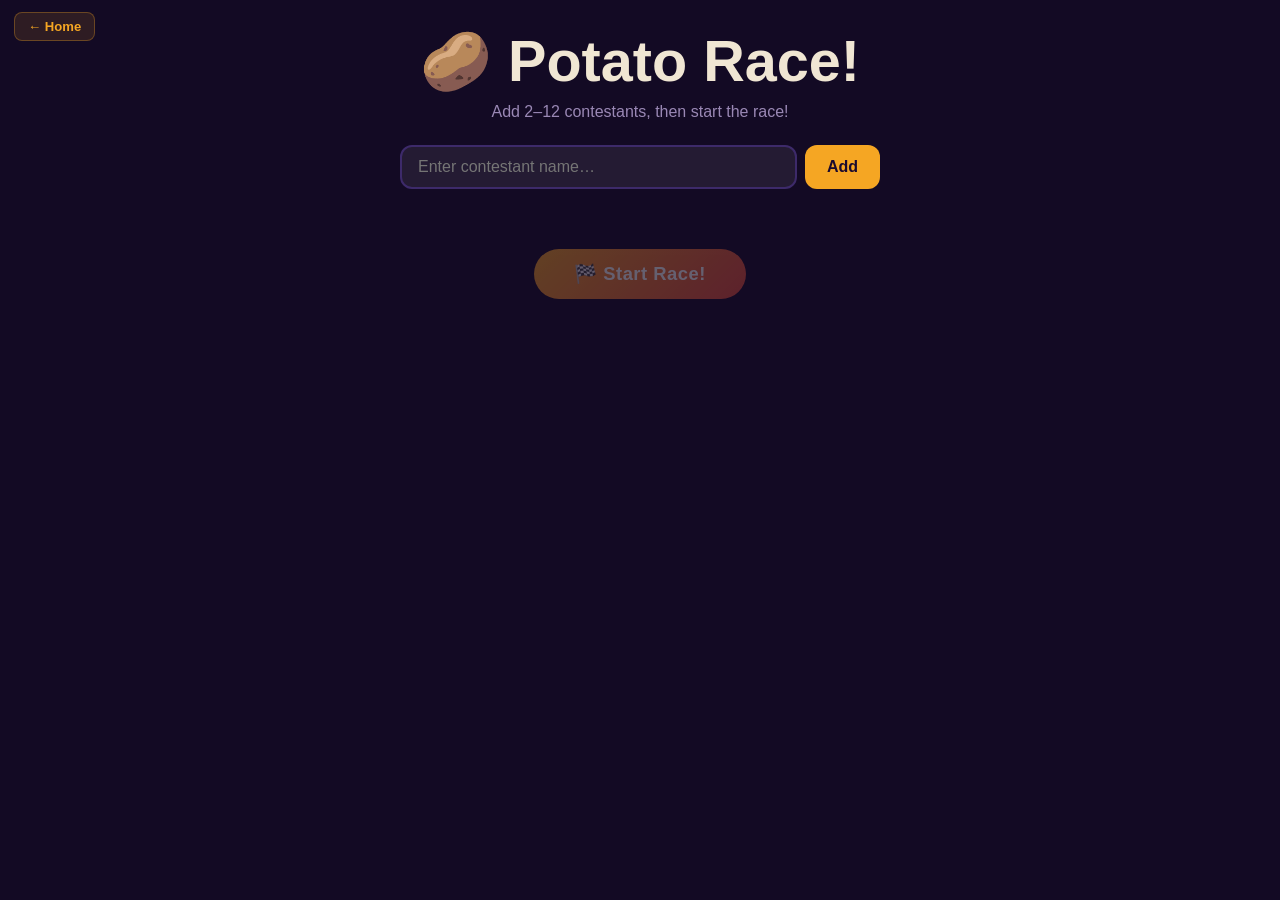
==== commit c49577ad: "Rename classic game to potato-race-classic.html, restore original potato-race.html, add third card t" ====
--- a/potato-race.html
+++ b/potato-race.html
@@ -3,500 +3,1017 @@
 <head>
   <meta charset="UTF-8" />
   <meta name="viewport" content="width=device-width, initial-scale=1.0" />
-  <title>🥔 Potato Race — Classic</title>
+  <title>🥔 Potato Race!</title>
   <style>
-    * { margin: 0; padding: 0; box-sizing: border-box; }
-
-    body {
-      font-family: 'Segoe UI', system-ui, sans-serif;
-      background: #1a0a00;
-      color: #fff;
-      min-height: 100vh;
-    }
-
-    /* ── screens ── */
-    .screen { display: none; }
-    .screen.active { display: block; }
-
-    /* ── setup ── */
-    #setup-screen.active {
-      display: flex;
-      flex-direction: column;
-      align-items: center;
-      min-height: 100vh;
-      background: radial-gradient(ellipse at top, #3d1a00 0%, #1a0a00 70%);
-      padding: 36px 16px 60px;
-    }
-
-    .title {
-      font-size: clamp(2rem, 6vw, 3rem);
-      font-weight: 900;
-      color: #FFD700;
-      text-shadow: 2px 2px 8px rgba(0,0,0,.7);
-      text-align: center;
-    }
-    .subtitle {
-      margin-top: 6px;
-      color: #CD853F;
-      font-size: .95rem;
-      text-align: center;
-    }
-    .badge {
-      display: inline-block;
-      margin-top: 8px;
-      background: rgba(255,215,0,.18);
-      border: 1px solid rgba(255,215,0,.35);
-      color: #FFD700;
-      padding: 3px 12px;
-      border-radius: 99px;
-      font-size: .78rem;
-      font-weight: 700;
-      letter-spacing: 1px;
-    }
-
-    .setup-box {
-      margin-top: 28px;
-      background: rgba(255,255,255,.05);
-      border: 2px solid rgba(255,215,0,.2);
-      border-radius: 16px;
-      padding: 22px;
-      width: 100%;
-      max-width: 480px;
-    }
-    .add-row { display: flex; gap: 9px; }
-    .cin {
-      flex: 1;
-      padding: 11px 13px;
-      border-radius: 8px;
-      border: 2px solid rgba(255,215,0,.3);
-      background: rgba(255,255,255,.08);
-      color: #fff;
-      font-size: 1rem;
-      outline: none;
-    }
-    .cin::placeholder { color: rgba(255,255,255,.3); }
-    .cin:focus { border-color: #FFD700; }
-    .btn-add {
-      padding: 11px 16px;
-      background: #FFD700;
-      color: #1a0a00;
-      border: none;
-      border-radius: 8px;
-      font-weight: 800;
-      cursor: pointer;
-    }
-    .btn-add:hover { background: #FFC107; }
-    .err { min-height: 18px; font-size: .82rem; color: #FF6B6B; margin-top: 5px; }
-    .cnt { text-align: center; color: #CD853F; font-size: .83rem; margin: 5px 0 10px; }
-
-    .clist { list-style: none; display: flex; flex-direction: column; gap: 7px; margin-bottom: 18px; max-height: 320px; overflow-y: auto; }
-    .citem {
-      display: flex; align-items: center; gap: 9px;
-      padding: 9px 11px;
-      background: rgba(255,255,255,.06);
-      border-radius: 8px;
-      animation: slideIn .22s ease;
-    }
-    @keyframes slideIn {
-      from { opacity: 0; transform: translateX(-14px); }
-      to   { opacity: 1; transform: translateX(0); }
-    }
-    .dot { width: 22px; height: 22px; border-radius: 50%; flex-shrink: 0; border: 2px solid rgba(255,255,255,.25); }
-    .clabel { flex: 1; font-size: .93rem; font-weight: 600; }
-    .btn-rm { background: none; border: none; color: rgba(255,100,100,.6); cursor: pointer; font-size: 1rem; padding: 2px 5px; }
-    .btn-rm:hover { color: #FF6B6B; }
-
-    .btn-go {
-      width: 100%; padding: 14px;
-      background: linear-gradient(135deg, #FFD700, #FF8C00);
-      color: #1a0a00; border: none; border-radius: 10px;
-      font-size: 1.15rem; font-weight: 900; cursor: pointer;
-      transition: transform .2s, box-shadow .2s;
-    }
-    .btn-go:disabled { background: rgba(255,255,255,.08); color: rgba(255,255,255,.25); cursor: not-allowed; }
-    .btn-go:not(:disabled):hover { transform: translateY(-2px); box-shadow: 0 6px 20px rgba(255,215,0,.35); }
-
-    /* ── race screen ── */
-    #race-screen.active {
-      display: flex; flex-direction: column; align-items: center;
-      min-height: 100vh;
-      background: radial-gradient(ellipse at top, #0a2000 0%, #1a0a00 70%);
-      padding: 28px 12px 50px;
-    }
-
-    .race-title { font-size: 1.6rem; font-weight: 900; color: #FFD700; margin-bottom: 20px; }
-
-    .track-wrap {
-      width: 100%; max-width: 900px;
-      background: rgba(0,0,0,.35);
-      border: 2px solid rgba(255,255,255,.1);
-      border-radius: 12px;
-      overflow: hidden;
-    }
-
-    .lane {
-      display: flex; align-items: center;
-      padding: 0 10px;
-      height: 72px;
-      position: relative;
-      border-bottom: 1px solid rgba(255,255,255,.05);
-      overflow: hidden;
-    }
-    .lane:nth-child(odd)  { background: #152b15; }
-    .lane:nth-child(even) { background: #112511; }
-
-    .lane-name {
-      width: 100px; min-width: 100px;
-      display: flex; align-items: center; gap: 7px;
-      font-size: .83rem; font-weight: 700;
-      z-index: 2;
-    }
-    .lane-dot { width: 16px; height: 16px; border-radius: 50%; flex-shrink: 0; }
-    .lane-name-text { white-space: nowrap; overflow: hidden; text-overflow: ellipsis; max-width: 76px; }
-
-    .track {
-      flex: 1; position: relative; height: 100%;
-      overflow: hidden;
-    }
-    .finish-line {
-      position: absolute; right: 0; top: 0; bottom: 0;
-      width: 18px;
-      background: repeating-conic-gradient(#fff 0% 25%, #000 0% 50%) 0 0 / 9px 9px;
-      z-index: 3;
-    }
-
-    .racer {
-      position: absolute;
-      left: 0; top: 50%;
-      transform: translateY(-50%);
-      font-size: 2rem;
-      user-select: none;
-      z-index: 2;
-      transition: left .05s linear;
-      will-change: left;
-      line-height: 1;
-    }
-
-    /* countdown */
-    .cd-overlay {
-      position: fixed; inset: 0; z-index: 100;
-      display: flex; align-items: center; justify-content: center;
-      background: rgba(0,0,0,.78);
-    }
-    .cd-overlay.hidden { display: none; }
-    .cd-num {
-      font-size: clamp(6rem, 22vw, 14rem);
-      font-weight: 900; line-height: 1;
-      color: #FFD700;
-      text-shadow: 0 0 60px rgba(255,215,0,.6);
-      animation: bigPop .7s ease-out both;
-    }
-    .cd-go {
-      font-size: clamp(4rem, 16vw, 10rem);
-      font-weight: 900;
-      color: #6BCB77;
-      text-shadow: 0 0 60px rgba(107,203,119,.6);
-      animation: bigPop .55s ease-out both;
-    }
-    @keyframes bigPop {
-      0%   { transform: scale(.15); opacity: 0; }
-      65%  { transform: scale(1.22); opacity: 1; }
-      100% { transform: scale(1); opacity: 1; }
-    }
-
-    /* ── winner screen ── */
-    #winner-screen.active {
-      display: flex; flex-direction: column; align-items: center;
-      min-height: 100vh;
-      background: radial-gradient(ellipse at top, #1a0a3d 0%, #1a0a00 70%);
-      padding: 48px 16px 60px;
-    }
-    .trophy-spin { font-size: 5rem; animation: spin 2.5s linear infinite; }
-    @keyframes spin { to { transform: rotate(360deg); } }
-    .win-headline {
-      margin-top: 12px; font-size: clamp(1.6rem,5vw,2.4rem);
-      font-weight: 900; color: #FFD700; text-align: center;
-    }
-    #winName {
-      font-size: clamp(2.4rem,8vw,3.8rem);
-      font-weight: 900; margin: 8px 0 4px; text-align: center;
-    }
-    .win-potato { font-size: 8rem; animation: bounce 0.9s ease-in-out infinite alternate; }
-    @keyframes bounce {
-      from { transform: translateY(0); }
-      to   { transform: translateY(-18px) rotate(8deg); }
-    }
-    .btn-reset {
-      margin-top: 28px; padding: 14px 42px;
-      background: linear-gradient(135deg, #6BCB77, #4D96FF);
-      color: #fff; border: none; border-radius: 10px;
-      font-size: 1.15rem; font-weight: 800; cursor: pointer;
-      transition: transform .2s, box-shadow .2s;
-    }
-    .btn-reset:hover { transform: translateY(-3px); box-shadow: 0 8px 22px rgba(107,203,119,.4); }
-
-    /* confetti */
-    #confetti-container {
-      position: fixed; inset: 0; pointer-events: none; z-index: 99; overflow: hidden;
-    }
-    .confetto {
-      position: absolute; top: -12px;
-      width: 9px; height: 6px;
-      border-radius: 1px;
-      opacity: .9;
-      animation: fall linear forwards;
-    }
-    @keyframes fall {
-      to { transform: translateY(110vh) rotate(720deg); opacity: 0; }
-    }
-
-    /* home link */
-    .home-link {
-      position: fixed; top: 12px; left: 14px; z-index: 50;
-      background: rgba(255,215,0,.12);
-      border: 1px solid rgba(255,215,0,.3);
-      color: #FFD700; text-decoration: none;
-      padding: 6px 13px; border-radius: 8px;
-      font-size: .82rem; font-weight: 700;
-      transition: background .2s;
-    }
-    .home-link:hover { background: rgba(255,215,0,.25); }
+/* ─── Reset & custom properties ──────────────────────────────── */
+*, *::before, *::after { box-sizing: border-box; margin: 0; padding: 0; }
+
+:root {
+  --bg:          #130a24;
+  --bg2:         #1e0f38;
+  --accent:      #f5a623;
+  --accent-glow: rgba(245, 166, 35, 0.45);
+  --text:        #f0e6d3;
+  --muted:       #9a88b5;
+  --track-bg:    #3b2a1f;
+  --track-line:  rgba(255,255,255,.08);
+  --radius:      12px;
+  --shadow:      0 6px 28px rgba(0,0,0,.55);
+}
+
+html, body {
+  height: 100%;
+  font-family: 'Segoe UI', Tahoma, Geneva, Verdana, sans-serif;
+  background: var(--bg);
+  color: var(--text);
+  overflow-x: hidden;
+}
+
+/* ─── Screens ─────────────────────────────────────────────────── */
+.screen {
+  display: none;
+  flex-direction: column;
+  align-items: center;
+  min-height: 100dvh;
+  padding: 28px 16px 40px;
+}
+.screen.active { display: flex; }
+
+/* ─── Setup Screen ────────────────────────────────────────────── */
+.logo {
+  font-size: clamp(2rem, 6vw, 3.6rem);
+  animation: glow 2.4s ease-in-out infinite alternate;
+  margin-bottom: 8px;
+}
+
+@keyframes glow {
+  from { text-shadow: 0 0 12px var(--accent), 0 0 24px var(--accent-glow); }
+  to   { text-shadow: 0 0 22px var(--accent), 0 0 48px var(--accent-glow),
+                      0 0 70px rgba(245,166,35,.15); }
+}
+
+.subtitle {
+  color: var(--muted);
+  margin-bottom: 24px;
+  font-size: 1rem;
+}
+
+/* Add-form */
+#add-form {
+  display: flex;
+  gap: 8px;
+  width: 100%;
+  max-width: 480px;
+  margin-bottom: 4px;
+}
+
+#name-input {
+  flex: 1;
+  padding: 11px 16px;
+  border-radius: var(--radius);
+  border: 2px solid #3d2a6a;
+  background: rgba(255,255,255,.07);
+  color: var(--text);
+  font-size: 1rem;
+  outline: none;
+  transition: border-color .2s;
+}
+#name-input:focus   { border-color: var(--accent); }
+#name-input.shake   { animation: shake .4s ease; }
+#name-input:disabled { opacity: .45; }
+
+@keyframes shake {
+  0%,100% { transform: translateX(0); }
+  20%     { transform: translateX(-8px); }
+  40%     { transform: translateX(8px); }
+  60%     { transform: translateX(-5px); }
+  80%     { transform: translateX(5px); }
+}
+
+#add-btn {
+  padding: 11px 22px;
+  border-radius: var(--radius);
+  border: none;
+  background: var(--accent);
+  color: #1a0a2e;
+  font-size: 1rem;
+  font-weight: 700;
+  cursor: pointer;
+  transition: background .2s, transform .1s;
+}
+#add-btn:hover:not(:disabled)   { background: #f7bc50; }
+#add-btn:active:not(:disabled)  { transform: scale(.95); }
+#add-btn:disabled               { opacity: .38; cursor: default; }
+
+.error-msg {
+  color: #ff6b6b;
+  font-size: .85rem;
+  min-height: 1.3em;
+  margin-bottom: 10px;
+  width: 100%;
+  max-width: 480px;
+}
+
+/* Contestant list */
+#contestant-list {
+  width: 100%;
+  max-width: 480px;
+  display: flex;
+  flex-direction: column;
+  gap: 8px;
+  margin-bottom: 28px;
+  max-height: 56vh;
+  overflow-y: auto;
+}
+
+.contestant-entry {
+  display: flex;
+  align-items: center;
+  gap: 12px;
+  background: rgba(255,255,255,.05);
+  border: 2px solid var(--c-color, #666);
+  border-radius: var(--radius);
+  padding: 7px 12px;
+  animation: slideIn .22s ease;
+}
+
+@keyframes slideIn {
+  from { opacity: 0; transform: translateY(-8px); }
+  to   { opacity: 1; transform: translateY(0);    }
+}
+
+/* Mini potato in list */
+.entry-potato {
+  position: relative;
+  width: 42px;
+  height: 38px;
+  flex-shrink: 0;
+}
+.entry-avatar {
+  position: absolute;
+  top: 0;
+  left: 50%;
+  transform: translateX(-50%);
+  font-size: 14px;
+  line-height: 1;
+  z-index: 1;
+}
+.entry-potato-body {
+  position: absolute;
+  bottom: 2px;
+  left: 50%;
+  transform: translateX(-50%);
+  width: 36px;
+  height: 25px;
+  background: var(--c-color, #c8a96e);
+  border-radius: 50% 56% 50% 56% / 56% 50% 56% 50%;
+  box-shadow: 0 2px 6px rgba(0,0,0,.35);
+}
+.entry-potato-body::before,
+.entry-potato-body::after {
+  content: '';
+  position: absolute;
+  background: rgba(0,0,0,.22);
+  border-radius: 50%;
+}
+.entry-potato-body::before { width: 6px; height: 6px; top: 6px; left: 7px; }
+.entry-potato-body::after  { width: 4px; height: 4px; bottom: 5px; right: 8px; }
+
+.entry-name {
+  flex: 1;
+  font-size: .95rem;
+  font-weight: 700;
+  color: var(--c-color, var(--text));
+  white-space: nowrap;
+  overflow: hidden;
+  text-overflow: ellipsis;
+}
+
+.entry-remove {
+  background: none;
+  border: 1px solid rgba(255,255,255,.18);
+  color: #ff6b6b;
+  border-radius: 50%;
+  width: 28px;
+  height: 28px;
+  font-size: .78rem;
+  cursor: pointer;
+  display: flex;
+  align-items: center;
+  justify-content: center;
+  flex-shrink: 0;
+  transition: background .15s;
+}
+.entry-remove:hover { background: rgba(255,107,107,.2); }
+
+/* Primary button */
+.primary-btn {
+  padding: 14px 40px;
+  border-radius: 50px;
+  border: none;
+  background: linear-gradient(135deg, #f5a623 0%, #e74c3c 100%);
+  color: #fff;
+  font-size: 1.15rem;
+  font-weight: 700;
+  cursor: pointer;
+  box-shadow: 0 4px 18px rgba(231,76,60,.38);
+  letter-spacing: .5px;
+  transition: transform .15s, box-shadow .15s;
+}
+.primary-btn:hover:not(:disabled) {
+  transform: translateY(-3px);
+  box-shadow: 0 8px 24px rgba(231,76,60,.5);
+}
+.primary-btn:active:not(:disabled) { transform: translateY(0); }
+.primary-btn:disabled { opacity: .35; cursor: default; box-shadow: none; }
+
+/* ─── Race Screen ─────────────────────────────────────────────── */
+.race-title {
+  font-size: clamp(1.3rem, 4vw, 2rem);
+  margin-bottom: 14px;
+  text-shadow: 0 0 10px var(--accent);
+}
+
+#race-wrapper {
+  width: 100%;
+  max-width: 960px;
+  display: flex;
+  align-items: stretch;
+  gap: 6px;
+  flex: 1;
+}
+
+/* Side posts */
+#start-post, #finish-post {
+  writing-mode: vertical-rl;
+  text-orientation: mixed;
+  padding: 6px 5px;
+  background: rgba(255,255,255,.07);
+  border-radius: 6px;
+  font-size: .68rem;
+  font-weight: 700;
+  letter-spacing: 2px;
+  color: #bbb;
+  display: flex;
+  align-items: center;
+  justify-content: center;
+  flex-shrink: 0;
+}
+#finish-post { color: var(--accent); }
+
+/* Lanes container */
+#lanes-container {
+  flex: 1;
+  display: flex;
+  flex-direction: column;
+  background: var(--track-bg);
+  border-radius: var(--radius);
+  overflow: hidden;
+  border: 2px solid #5d3f2a;
+  box-shadow: var(--shadow), inset 0 0 40px rgba(0,0,0,.3);
+}
+
+/* Individual lane */
+.lane {
+  flex: 1;
+  display: flex;
+  align-items: center;
+  min-height: 48px;
+  border-bottom: 1px dashed var(--track-line);
+  position: relative;
+}
+.lane:last-child { border-bottom: none; }
+
+/* Alternating lane tint for readability */
+.lane:nth-child(even) { background: rgba(255,255,255,.028); }
+
+.lane-label {
+  width: 88px;
+  padding: 0 8px 0 10px;
+  font-size: .7rem;
+  font-weight: 700;
+  white-space: nowrap;
+  overflow: hidden;
+  text-overflow: ellipsis;
+  text-align: right;
+  flex-shrink: 0;
+  border-right: 2px solid rgba(255,255,255,.09);
+}
+
+.lane-track {
+  flex: 1;
+  position: relative;
+  height: 100%;
+  overflow: hidden;
+}
+
+/* ── Racer ── */
+.racer {
+  position: absolute;
+  top: 0;
+  bottom: 0;
+  left: 0;
+  margin: auto 0;
+  width: 50px;
+  height: 52px;
+  display: flex;
+  flex-direction: column;
+  align-items: center;
+  justify-content: flex-end;
+}
+
+.racer-avatar {
+  font-size: .95rem;
+  line-height: 1;
+  margin-bottom: -1px;
+  z-index: 1;
+  pointer-events: none;
+}
+
+.racer-potato {
+  width: 46px;
+  height: 31px;
+  border-radius: 50% 56% 50% 56% / 56% 50% 56% 50%;
+  box-shadow: 0 3px 7px rgba(0,0,0,.45);
+  position: relative;
+}
+.racer-potato::before,
+.racer-potato::after {
+  content: '';
+  position: absolute;
+  background: rgba(0,0,0,.22);
+  border-radius: 50%;
+}
+.racer-potato::before { width: 7px; height: 7px; top: 7px;    left: 9px;  }
+.racer-potato::after  { width: 5px; height: 5px; bottom: 6px; right: 10px; }
+
+/* Speed-burst visual */
+.racer.burst .racer-potato {
+  filter: brightness(1.25);
+}
+.racer.burst::after {
+  content: '💨';
+  position: absolute;
+  right: 100%;
+  top: 50%;
+  transform: translateY(-50%);
+  font-size: .85rem;
+  pointer-events: none;
+  animation: poof .4s ease forwards;
+}
+
+@keyframes poof {
+  from { opacity: 1; transform: translateY(-50%) translateX(0); }
+  to   { opacity: 0; transform: translateY(-50%) translateX(-16px); }
+}
+
+/* Stumble visual */
+.racer.stumble .racer-potato {
+  filter: brightness(.8) saturate(.6);
+}
+
+/* Finished state */
+.racer.finished .racer-potato {
+  animation: celebrate .5s ease infinite alternate;
+}
+@keyframes celebrate {
+  from { transform: scale(1) rotate(-6deg); }
+  to   { transform: scale(1.12) rotate(6deg); }
+}
+
+/* ── Countdown overlay ── */
+#countdown-overlay {
+  position: fixed;
+  inset: 0;
+  background: rgba(0,0,0,.76);
+  display: flex;
+  align-items: center;
+  justify-content: center;
+  z-index: 200;
+}
+#countdown-overlay.hidden { display: none; }
+
+#countdown-num {
+  font-size: clamp(5rem, 22vw, 11rem);
+  font-weight: 900;
+  color: #fff;
+  text-shadow: 0 0 30px var(--accent), 0 0 60px var(--accent-glow);
+  line-height: 1;
+}
+#countdown-num.pop {
+  animation: popIn .75s cubic-bezier(.36,1.56,.64,1) forwards;
+}
+#countdown-num.go {
+  animation: popIn .5s cubic-bezier(.36,1.56,.64,1) forwards,
+             rainbow .5s linear infinite;
+}
+
+@keyframes popIn {
+  0%   { transform: scale(.2);    opacity: 0; }
+  65%  { transform: scale(1.18);  opacity: 1; }
+  100% { transform: scale(1);     opacity: 1; }
+}
+@keyframes rainbow {
+  0%   { color: #ff6b6b; }
+  16%  { color: #ffa94d; }
+  33%  { color: #ffd43b; }
+  50%  { color: #69db7c; }
+  66%  { color: #4dabf7; }
+  83%  { color: #da77f2; }
+  100% { color: #ff6b6b; }
+}
+
+/* ─── Results Screen ──────────────────────────────────────────── */
+#results-screen {
+  justify-content: center;
+  position: relative;
+  overflow: hidden;
+}
+
+#confetti-container {
+  position: fixed;
+  inset: 0;
+  pointer-events: none;
+  z-index: 0;
+  overflow: hidden;
+}
+
+.confetti-piece {
+  position: absolute;
+  top: -24px;
+  animation: confettiFall var(--dur, 3s) var(--delay, 0s) ease-in forwards;
+}
+
+@keyframes confettiFall {
+  0%   { top: -24px;  opacity: 1; transform: rotate(0deg)   translateX(0); }
+  40%  {              opacity: 1; }
+  100% { top: 108vh;  opacity: 0; transform: rotate(720deg) translateX(var(--drift, 0px)); }
+}
+
+#winner-panel {
+  position: relative;
+  z-index: 1;
+  display: flex;
+  flex-direction: column;
+  align-items: center;
+  gap: 14px;
+  background: rgba(255,255,255,.06);
+  border: 2px solid rgba(245,166,35,.35);
+  border-radius: 24px;
+  padding: 44px 56px;
+  box-shadow: var(--shadow), 0 0 70px rgba(245,166,35,.18);
+  margin-bottom: 36px;
+  animation: slideUp .55s cubic-bezier(.25,1,.5,1);
+}
+
+@keyframes slideUp {
+  from { opacity: 0; transform: translateY(50px); }
+  to   { opacity: 1; transform: translateY(0);    }
+}
+
+.trophy {
+  font-size: 5.5rem;
+  line-height: 1;
+  animation: trophyBounce .9s ease infinite alternate;
+  filter: drop-shadow(0 0 22px rgba(245,166,35,.75));
+}
+@keyframes trophyBounce {
+  from { transform: translateY(0)    rotate(-3deg); }
+  to   { transform: translateY(-14px) rotate(3deg);  }
+}
+
+.winner-label {
+  font-size: 1.7rem;
+  color: var(--accent);
+  text-transform: uppercase;
+  letter-spacing: 4px;
+}
+
+/* Winner potato (large) */
+#winner-potato {
+  position: relative;
+  width: 72px;
+  height: 66px;
+  display: flex;
+  flex-direction: column;
+  align-items: center;
+  justify-content: flex-end;
+}
+.result-avatar {
+  font-size: 2rem;
+  line-height: 1;
+  margin-bottom: -2px;
+  z-index: 1;
+}
+.result-potato-body {
+  width: 64px;
+  height: 43px;
+  border-radius: 50% 56% 50% 56% / 56% 50% 56% 50%;
+  box-shadow: 0 5px 14px rgba(0,0,0,.45);
+  position: relative;
+}
+.result-potato-body::before,
+.result-potato-body::after {
+  content: '';
+  position: absolute;
+  background: rgba(0,0,0,.22);
+  border-radius: 50%;
+}
+.result-potato-body::before { width: 9px;  height: 9px;  top: 9px;    left: 11px; }
+.result-potato-body::after  { width: 7px;  height: 7px;  bottom: 8px; right: 12px; }
+
+#winner-name {
+  font-size: 2.2rem;
+  font-weight: 900;
+  letter-spacing: 1px;
+}
+
+/* ─── Scrollbar ───────────────────────────────────────────────── */
+::-webkit-scrollbar { width: 5px; }
+::-webkit-scrollbar-track { background: transparent; }
+::-webkit-scrollbar-thumb { background: rgba(255,255,255,.18); border-radius: 3px; }
   </style>
 </head>
 <body>
-
-<a class="home-link" href="index.html">← Home</a>
-<div id="confetti-container"></div>
-
-<!-- SETUP -->
-<div id="setup-screen" class="screen active">
-  <div class="title">🥔 Potato Race!</div>
-  <div class="subtitle">The Classic Edition</div>
-  <span class="badge">v1</span>
-
-  <div class="setup-box">
-    <div class="add-row">
-      <input type="text" id="cin" class="cin" placeholder="Contestant name…" maxlength="18" autocomplete="off" />
-      <button class="btn-add" id="btnAdd">Add</button>
+<a href="index.html" style="position:fixed;top:12px;left:14px;z-index:999;background:rgba(245,166,35,.12);border:1px solid rgba(245,166,35,.3);color:#f5a623;text-decoration:none;padding:6px 13px;border-radius:8px;font-size:.82rem;font-weight:700;transition:background .2s">← Home</a>
+
+  <!-- ══════════════════════════════════════════ Setup Screen ══ -->
+  <div id="setup-screen" class="screen active">
+    <h1 class="logo">🥔 Potato Race!</h1>
+    <p class="subtitle">Add 2–12 contestants, then start the race!</p>
+
+    <div id="add-form">
+      <input id="name-input" type="text" maxlength="20"
+             placeholder="Enter contestant name…" autocomplete="off" />
+      <button id="add-btn">Add</button>
     </div>
-    <div class="err" id="err"></div>
-    <div class="cnt" id="cnt">0 / 12 contestants</div>
-    <ul class="clist" id="clist"></ul>
-    <button class="btn-go" id="btnGo" disabled>🏁 Start Race!</button>
+    <p id="add-error" class="error-msg">&nbsp;</p>
+
+    <div id="contestant-list"></div>
+
+    <button id="start-btn" class="primary-btn" disabled>🏁 Start Race!</button>
   </div>
-</div>
-
-<!-- RACE -->
-<div id="race-screen" class="screen">
-  <div class="race-title">🥔 And They're Off!</div>
-  <div class="track-wrap" id="trackWrap"></div>
-  <div class="cd-overlay" id="cdOverlay">
-    <div class="cd-num" id="cdText">3</div>
+
+  <!-- ══════════════════════════════════════════ Race Screen ═══ -->
+  <div id="race-screen" class="screen">
+
+    <div id="countdown-overlay" class="hidden">
+      <div id="countdown-num">3</div>
+    </div>
+
+    <h2 class="race-title">🥔 Potato Race!</h2>
+
+    <div id="race-wrapper">
+      <div id="start-post">START</div>
+      <div id="lanes-container"></div>
+      <div id="finish-post">FINISH&nbsp;🏁</div>
+    </div>
   </div>
-</div>
-
-<!-- WINNER -->
-<div id="winner-screen" class="screen">
-  <div class="trophy-spin">🏆</div>
-  <div class="win-headline">🎉 We Have a Winner! 🎉</div>
-  <div id="winName"></div>
-  <div class="win-potato">🥔</div>
-  <button class="btn-reset" id="btnReset">🔄 Race Again!</button>
-</div>
-
-<script>
+
+  <!-- ════════════════════════════════════════ Results Screen ══ -->
+  <div id="results-screen" class="screen">
+    <div id="confetti-container" aria-hidden="true"></div>
+
+    <div id="winner-panel">
+      <div class="trophy" aria-label="trophy">🏆</div>
+      <h2 class="winner-label">Winner!</h2>
+      <div id="winner-potato" aria-hidden="true"></div>
+      <div id="winner-name"></div>
+    </div>
+
+    <button id="reset-btn" class="primary-btn">🔄 Race Again!</button>
+  </div>
+
+  <script>
+'use strict';
+
+/* ─── Constants ──────────────────────────────────────────────── */
+
+const AVATARS = [
+  '🧑‍🌾', '👩‍🍳', '🧙', '🧛', '🤠', '🥷',
+  '🧜', '🧚', '👾', '🤖', '🎅', '🦸',
+];
+
 const COLORS = [
-  '#FF6B6B','#4ECDC4','#FFD93D','#6BCB77',
-  '#4D96FF','#FF9F1C','#C77DFF','#FF6FC8',
-  '#48CAE4','#F4A261','#52B788','#E63946'
+  '#e74c3c', '#e67e22', '#f1c40f', '#2ecc71',
+  '#1abc9c', '#3498db', '#9b59b6', '#e91e63',
+  '#ff5722', '#00bcd4', '#8bc34a', '#ff9800',
 ];
-const EMOJIS = ['🥔','🍟','🥗','🍠','🧅','🌽','🫚','🧄','🫛','🥦','🌶️','🍆'];
-const MAX = 12;
-
+
+/* ─── State ──────────────────────────────────────────────────── */
+
+/** @type {Array<Contestant>} */
 let contestants = [];
-let racers = [];
+
+/** @type {'setup'|'countdown'|'racing'|'finished'} */
+let gameState = 'setup';
+
+let animationId = null;
+let lastTimestamp = 0;
+
+/** @type {Contestant|null} */
 let winner = null;
-let raceInterval = null;
-
-function esc(s) {
-  const d = document.createElement('div');
-  d.appendChild(document.createTextNode(s));
-  return d.innerHTML;
-}
+
+/**
+ * @typedef {Object} Contestant
+ * @property {number}  id
+ * @property {string}  name
+ * @property {string}  avatar
+ * @property {string}  color
+ * @property {number}  position        – 0–100 (%)
+ * @property {number}  speed           – % per second
+ * @property {number}  speedTimer      – ms since last speed change
+ * @property {number}  nextSpeedChange – ms until next speed change
+ * @property {boolean} finished
+ * @property {HTMLElement|null} el         – .racer element
+ * @property {HTMLElement|null} trackEl    – .lane-track element
+ */
+
+/* ─── DOM refs ───────────────────────────────────────────────── */
+
+const setupScreen   = document.getElementById('setup-screen');
+const raceScreen    = document.getElementById('race-screen');
+const resultsScreen = document.getElementById('results-screen');
+
+const nameInput  = document.getElementById('name-input');
+const addBtn     = document.getElementById('add-btn');
+const startBtn   = document.getElementById('start-btn');
+const errorMsg   = document.getElementById('add-error');
+const listEl     = document.getElementById('contestant-list');
+const lanesEl    = document.getElementById('lanes-container');
+
+const countdownOverlay = document.getElementById('countdown-overlay');
+const countdownNum     = document.getElementById('countdown-num');
+
+const winnerPotatoEl = document.getElementById('winner-potato');
+const winnerNameEl   = document.getElementById('winner-name');
+const resetBtn       = document.getElementById('reset-btn');
+const confettiEl     = document.getElementById('confetti-container');
+
+/* ─── Screen switching ───────────────────────────────────────── */
+
 function showScreen(id) {
-  document.querySelectorAll('.screen').forEach(s => s.classList.remove('active'));
-  document.getElementById(id).classList.add('active');
-}
-function randBetween(a, b) { return a + Math.random() * (b - a); }
-
-/* ── SETUP ── */
+  [setupScreen, raceScreen, resultsScreen].forEach(s => s.classList.remove('active'));
+  document.getElementById(`${id}-screen`).classList.add('active');
+}
+
+/* ─── Setup helpers ──────────────────────────────────────────── */
+
+function setError(msg) {
+  errorMsg.textContent = msg || '\u00a0';
+}
+
 function addContestant() {
-  const inp = document.getElementById('cin');
-  const err = document.getElementById('err');
-  const name = inp.value.trim();
-  err.textContent = '';
-  if (!name) { err.textContent = 'Enter a name.'; return; }
-  if (contestants.length >= MAX) { err.textContent = `Max ${MAX}.`; return; }
+  const name = nameInput.value.trim();
+
+  if (!name) {
+    nameInput.focus();
+    return;
+  }
+
+  if (contestants.length >= 12) {
+    setError('Maximum 12 contestants reached.');
+    return;
+  }
+
   if (contestants.some(c => c.name.toLowerCase() === name.toLowerCase())) {
-    err.textContent = 'Name already taken!'; return;
+    setError('That name is already taken — try another!');
+    nameInput.classList.add('shake');
+    nameInput.addEventListener('animationend', () => nameInput.classList.remove('shake'), { once: true });
+    return;
   }
+
+  setError('');
+
   const idx = contestants.length;
-  contestants.push({ name, color: COLORS[idx], emoji: EMOJIS[idx] });
-  inp.value = '';
-  inp.focus();
-  renderSetup();
-}
-function removeContestant(i) {
-  contestants.splice(i, 1);
-  contestants.forEach((c, idx) => { c.color = COLORS[idx]; c.emoji = EMOJIS[idx]; });
-  renderSetup();
-}
-function renderSetup() {
-  document.getElementById('cnt').textContent = `${contestants.length} / ${MAX} contestants`;
-  const ul = document.getElementById('clist');
-  ul.innerHTML = contestants.map((c, i) => `
-    <li class="citem">
-      <div class="dot" style="background:${c.color}"></div>
-      <span class="lane-dot" style="display:inline">${c.emoji}</span>
-      <span class="clabel">${esc(c.name)}</span>
-      <button class="btn-rm" data-i="${i}">✕</button>
-    </li>`).join('');
-  ul.querySelectorAll('.btn-rm').forEach(b =>
-    b.addEventListener('click', () => removeContestant(+b.dataset.i))
-  );
-  document.getElementById('btnGo').disabled = contestants.length < 2;
-}
-
-document.getElementById('btnAdd').addEventListener('click', addContestant);
-document.getElementById('cin').addEventListener('keydown', e => { if (e.key === 'Enter') addContestant(); });
-document.getElementById('btnGo').addEventListener('click', startRace);
-document.getElementById('btnReset').addEventListener('click', resetGame);
-
-/* ── RACE ── */
+  contestants.push({
+    id: idx,
+    name,
+    avatar: AVATARS[idx % AVATARS.length],
+    color:  COLORS[idx % COLORS.length],
+    position: 0,
+    speed: 0,
+    speedTimer: 0,
+    nextSpeedChange: 0,
+    finished: false,
+    el: null,
+    trackEl: null,
+  });
+
+  nameInput.value = '';
+  nameInput.focus();
+  renderList();
+  startBtn.disabled = contestants.length < 2;
+
+  if (contestants.length >= 12) {
+    addBtn.disabled    = true;
+    nameInput.disabled = true;
+    nameInput.placeholder = 'Max 12 contestants reached';
+  }
+}
+
+function removeContestant(idx) {
+  contestants.splice(idx, 1);
+
+  // Re-index colours/avatars so they stay consistent
+  contestants.forEach((c, i) => {
+    c.id     = i;
+    c.color  = COLORS[i % COLORS.length];
+    c.avatar = AVATARS[i % AVATARS.length];
+  });
+
+  addBtn.disabled    = false;
+  nameInput.disabled = false;
+  nameInput.placeholder = 'Enter contestant name…';
+  setError('');
+  renderList();
+  startBtn.disabled = contestants.length < 2;
+}
+
+function renderList() {
+  listEl.innerHTML = '';
+  contestants.forEach((c, i) => {
+    const div = document.createElement('div');
+    div.className = 'contestant-entry';
+    div.style.setProperty('--c-color', c.color);
+
+    div.innerHTML = `
+      <div class="entry-potato">
+        <span class="entry-avatar">${c.avatar}</span>
+        <div class="entry-potato-body"></div>
+      </div>
+      <span class="entry-name">${escHtml(c.name)}</span>
+      <button class="entry-remove" aria-label="Remove ${escHtml(c.name)}">✕</button>
+    `;
+
+    div.querySelector('.entry-remove').addEventListener('click', () => removeContestant(i));
+    listEl.appendChild(div);
+  });
+}
+
+/* ─── Race setup ─────────────────────────────────────────────── */
+
+function startRace() {
+  winner    = null;
+  gameState = 'countdown';
+  showScreen('race');
+  buildTrack();
+  runCountdown();
+}
+
 function buildTrack() {
-  const wrap = document.getElementById('trackWrap');
-  wrap.innerHTML = '';
-  racers = contestants.map((c, i) => {
+  lanesEl.innerHTML = '';
+
+  contestants.forEach((c, i) => {
+    c.position        = 0;
+    c.speed           = randomBetween(8, 14);
+    c.speedTimer      = 0;
+    c.nextSpeedChange = randomBetween(400, 1100);
+    c.finished        = false;
+
     const lane = document.createElement('div');
     lane.className = 'lane';
-    lane.innerHTML = `
-      <div class="lane-name">
-        <div class="lane-dot" style="background:${c.color}"></div>
-        <span class="lane-name-text">${esc(c.name)}</span>
-      </div>
-      <div class="track" id="track-${i}">
-        <div class="finish-line"></div>
-        <div class="racer" id="racer-${i}">${c.emoji}</div>
-      </div>`;
-    wrap.appendChild(lane);
-
-    return {
-      id: i,
-      name: c.name,
-      color: c.color,
-      el: null,
-      trackEl: null,
-      pct: 0,
-      speed: randBetween(0.28, 0.52),
-      finished: false,
-    };
+
+    const label = document.createElement('div');
+    label.className  = 'lane-label';
+    label.style.color = c.color;
+    label.textContent = c.name;
+
+    const track = document.createElement('div');
+    track.className = 'lane-track';
+
+    const racer = document.createElement('div');
+    racer.className = 'racer';
+    racer.id        = `racer-${i}`;
+    racer.innerHTML = `
+      <span class="racer-avatar">${c.avatar}</span>
+      <div class="racer-potato" style="background:${c.color}"></div>
+    `;
+
+    track.appendChild(racer);
+    lane.appendChild(label);
+    lane.appendChild(track);
+    lanesEl.appendChild(lane);
+
+    c.el      = racer;
+    c.trackEl = track;
   });
-  // Grab elements after DOM insert
-  racers.forEach(r => {
-    r.el      = document.getElementById(`racer-${r.id}`);
-    r.trackEl = document.getElementById(`track-${r.id}`);
+}
+
+/* ─── Countdown ──────────────────────────────────────────────── */
+
+function runCountdown() {
+  countdownOverlay.classList.remove('hidden');
+  let count = 3;
+
+  function tick() {
+    if (count > 0) {
+      countdownNum.textContent = count;
+      reflow(countdownNum);
+      countdownNum.className = 'pop';
+      count--;
+      setTimeout(tick, 1000);
+    } else {
+      countdownNum.textContent = 'GO! 🚀';
+      reflow(countdownNum);
+      countdownNum.className = 'go';
+      setTimeout(() => {
+        countdownOverlay.classList.add('hidden');
+        countdownNum.className = '';
+        beginRacing();
+      }, 900);
+    }
+  }
+
+  tick();
+}
+
+/** Force a style recalculation to restart CSS animations */
+function reflow(el) {
+  // eslint-disable-next-line no-unused-expressions
+  el.offsetWidth;
+}
+
+/* ─── Race loop ──────────────────────────────────────────────── */
+
+function beginRacing() {
+  gameState     = 'racing';
+  lastTimestamp = 0;
+  animationId   = requestAnimationFrame(raceLoop);
+}
+
+function raceLoop(timestamp) {
+  if (gameState !== 'racing') return;
+
+  if (!lastTimestamp) lastTimestamp = timestamp;
+
+  // Cap delta to 50 ms so a hidden/paused tab doesn't cause huge jumps
+  const dt = Math.min((timestamp - lastTimestamp) / 1000, 0.05);
+  lastTimestamp = timestamp;
+
+  let newWinner = null;
+
+  contestants.forEach(c => {
+    if (c.finished) return;
+
+    // Periodically pick a new random speed
+    c.speedTimer += dt * 1000;
+    if (c.speedTimer >= c.nextSpeedChange) {
+      c.speedTimer      = 0;
+      c.nextSpeedChange = randomBetween(200, 900);
+      applyNewSpeed(c, timestamp);
+    }
+
+    c.position += c.speed * dt;
+
+    if (c.position >= 100) {
+      c.position = 100;
+      c.finished = true;
+      if (!newWinner && !winner) newWinner = c;
+    }
+
+    positionRacer(c, timestamp);
   });
-}
-
-function startRace() {
-  buildTrack();
-  showScreen('race-screen');
-  winner = null;
-  runCountdown();
-}
-
-function runCountdown() {
-  const overlay = document.getElementById('cdOverlay');
-  const el      = document.getElementById('cdText');
-  overlay.classList.remove('hidden');
-  const steps = ['3','2','1','GO!'];
-  let i = 0;
-  function tick() {
-    if (i >= steps.length) { overlay.classList.add('hidden'); startActualRace(); return; }
-    const isGo = i === 3;
-    el.className = isGo ? 'cd-go' : 'cd-num';
-    el.style.animation = 'none';
-    el.offsetHeight; // reflow
-    el.style.animation = '';
-    el.textContent = steps[i++];
-    setTimeout(tick, isGo ? 700 : 850);
+
+  if (newWinner) {
+    winner    = newWinner;
+    gameState = 'finished';
+    if (animationId) cancelAnimationFrame(animationId);
+    winner.el.classList.add('finished');
+    setTimeout(showResults, 1000);
+    return;
   }
-  tick();
-}
-
-function startActualRace() {
-  raceInterval = setInterval(tickRace, 40); // ~25fps
-}
-
-let tick = 0;
-function tickRace() {
-  tick++;
-  racers.forEach(r => {
-    if (r.finished) return;
-    // random pace variation
-    let s = r.speed;
-    if (Math.random() < 0.05) s *= randBetween(1.5, 3.5);   // burst
-    if (Math.random() < 0.015) s *= randBetween(0.1, 0.4);  // stumble
-    r.pct = Math.min(r.pct + s, 100);
-    const trackW = r.trackEl.clientWidth - 30; // 30 = finish-line width + racer
-    r.el.style.left = (r.pct / 100 * trackW) + 'px';
-
-    if (r.pct >= 100 && !winner) {
-      r.finished = true;
-      winner = r;
-      clearInterval(raceInterval);
-      setTimeout(() => showWinner(r), 700);
-    }
-  });
-}
-
-/* ── WINNER ── */
-function showWinner(w) {
-  showScreen('winner-screen');
-  const nameEl = document.getElementById('winName');
-  nameEl.textContent = w.name;
-  nameEl.style.color = w.color;
-  launchConfetti();
-}
-
-function launchConfetti() {
-  const container = document.getElementById('confetti-container');
-  container.innerHTML = '';
-  for (let i = 0; i < 150; i++) {
-    const el = document.createElement('div');
-    el.className = 'confetto';
-    el.style.cssText = [
-      `left:${Math.random() * 100}vw`,
-      `background:${COLORS[Math.floor(Math.random() * COLORS.length)]}`,
-      `animation-duration:${1.2 + Math.random() * 2}s`,
-      `animation-delay:${Math.random() * .8}s`,
-      `width:${6 + Math.random() * 7}px`,
-      `height:${4 + Math.random() * 5}px`,
-      `transform:rotate(${Math.random() * 360}deg)`,
-    ].join(';');
-    container.appendChild(el);
+
+  animationId = requestAnimationFrame(raceLoop);
+}
+
+/**
+ * Choose a new speed for a contestant.
+ * Bursts happen ~20 % of the time, stumbles ~15 % of the time.
+ */
+function applyNewSpeed(c, timestamp) {
+  const r = Math.random();
+  let burst    = false;
+  let stumble  = false;
+
+  if (r < 0.20) {
+    c.speed = randomBetween(28, 45); // burst
+    burst   = true;
+  } else if (r < 0.35) {
+    c.speed  = randomBetween(1, 4);  // stumble
+    stumble  = true;
+  } else {
+    c.speed = randomBetween(8, 18);  // normal
   }
-}
+
+  if (c.el) {
+    c.el.classList.toggle('burst',   burst);
+    c.el.classList.toggle('stumble', stumble);
+  }
+}
+
+/** Move the racer element to its current position with a subtle bounce. */
+function positionRacer(c, timestamp) {
+  if (!c.el || !c.trackEl) return;
+
+  const trackW  = c.trackEl.clientWidth;
+  const racerW  = 50; // px, matches CSS
+  const maxPx   = Math.max(0, trackW - racerW - 6);
+  const offsetX = (c.position / 100) * maxPx;
+
+  // Different phase per contestant so they don't all bounce together
+  const bounce = Math.sin(timestamp / 110 + c.id * 0.9) * 3;
+
+  c.el.style.transform = `translateX(${offsetX}px) translateY(${bounce}px)`;
+}
+
+/* ─── Results ────────────────────────────────────────────────── */
+
+function showResults() {
+  showScreen('results');
+
+  winnerNameEl.textContent  = winner.name;
+  winnerNameEl.style.color  = winner.color;
+
+  winnerPotatoEl.innerHTML = `
+    <span class="result-avatar">${winner.avatar}</span>
+    <div class="result-potato-body" style="background:${winner.color}"></div>
+  `;
+
+  spawnConfetti();
+}
+
+function spawnConfetti() {
+  confettiEl.innerHTML = '';
+  const count = 90;
+  for (let i = 0; i < count; i++) {
+    const piece = document.createElement('div');
+    piece.className = 'confetti-piece';
+
+    const size  = 7 + Math.random() * 9;
+    const drift = (Math.random() - 0.5) * 220;
+    const isCircle = Math.random() > 0.5;
+
+    Object.assign(piece.style, {
+      left:            `${Math.random() * 100}%`,
+      width:           `${size}px`,
+      height:          `${size}px`,
+      background:      COLORS[Math.floor(Math.random() * COLORS.length)],
+      borderRadius:    isCircle ? '50%' : '2px',
+      '--dur':         `${2 + Math.random() * 2}s`,
+      '--delay':       `${Math.random() * 2.2}s`,
+      '--drift':       `${drift}px`,
+    });
+
+    confettiEl.appendChild(piece);
+  }
+}
+
+/* ─── Reset ──────────────────────────────────────────────────── */
 
 function resetGame() {
-  if (raceInterval) clearInterval(raceInterval);
-  raceInterval = null; tick = 0;
-  contestants = []; racers = []; winner = null;
-  document.getElementById('confetti-container').innerHTML = '';
-  renderSetup();
-  showScreen('setup-screen');
-  document.getElementById('cin').focus();
-}
-</script>
+  if (animationId) {
+    cancelAnimationFrame(animationId);
+    animationId = null;
+  }
+
+  contestants        = [];
+  winner             = null;
+  gameState          = 'setup';
+  listEl.innerHTML   = '';
+  nameInput.value    = '';
+  nameInput.disabled = false;
+  nameInput.placeholder = 'Enter contestant name…';
+  addBtn.disabled    = false;
+  startBtn.disabled  = true;
+  setError('');
+
+  showScreen('setup');
+  nameInput.focus();
+}
+
+/* ─── Utilities ──────────────────────────────────────────────── */
+
+function randomBetween(min, max) {
+  return Math.random() * (max - min) + min;
+}
+
+/** Minimal HTML-entity escaping to avoid XSS in innerHTML. */
+function escHtml(str) {
+  return str
+    .replace(/&/g, '&amp;')
+    .replace(/</g, '&lt;')
+    .replace(/>/g, '&gt;')
+    .replace(/"/g, '&quot;')
+    .replace(/'/g, '&#39;');
+}
+
+/* ─── Event listeners ────────────────────────────────────────── */
+
+addBtn.addEventListener('click', addContestant);
+nameInput.addEventListener('keydown', e => { if (e.key === 'Enter') addContestant(); });
+startBtn.addEventListener('click', startRace);
+resetBtn.addEventListener('click', resetGame);
+  </script>
 </body>
 </html>
